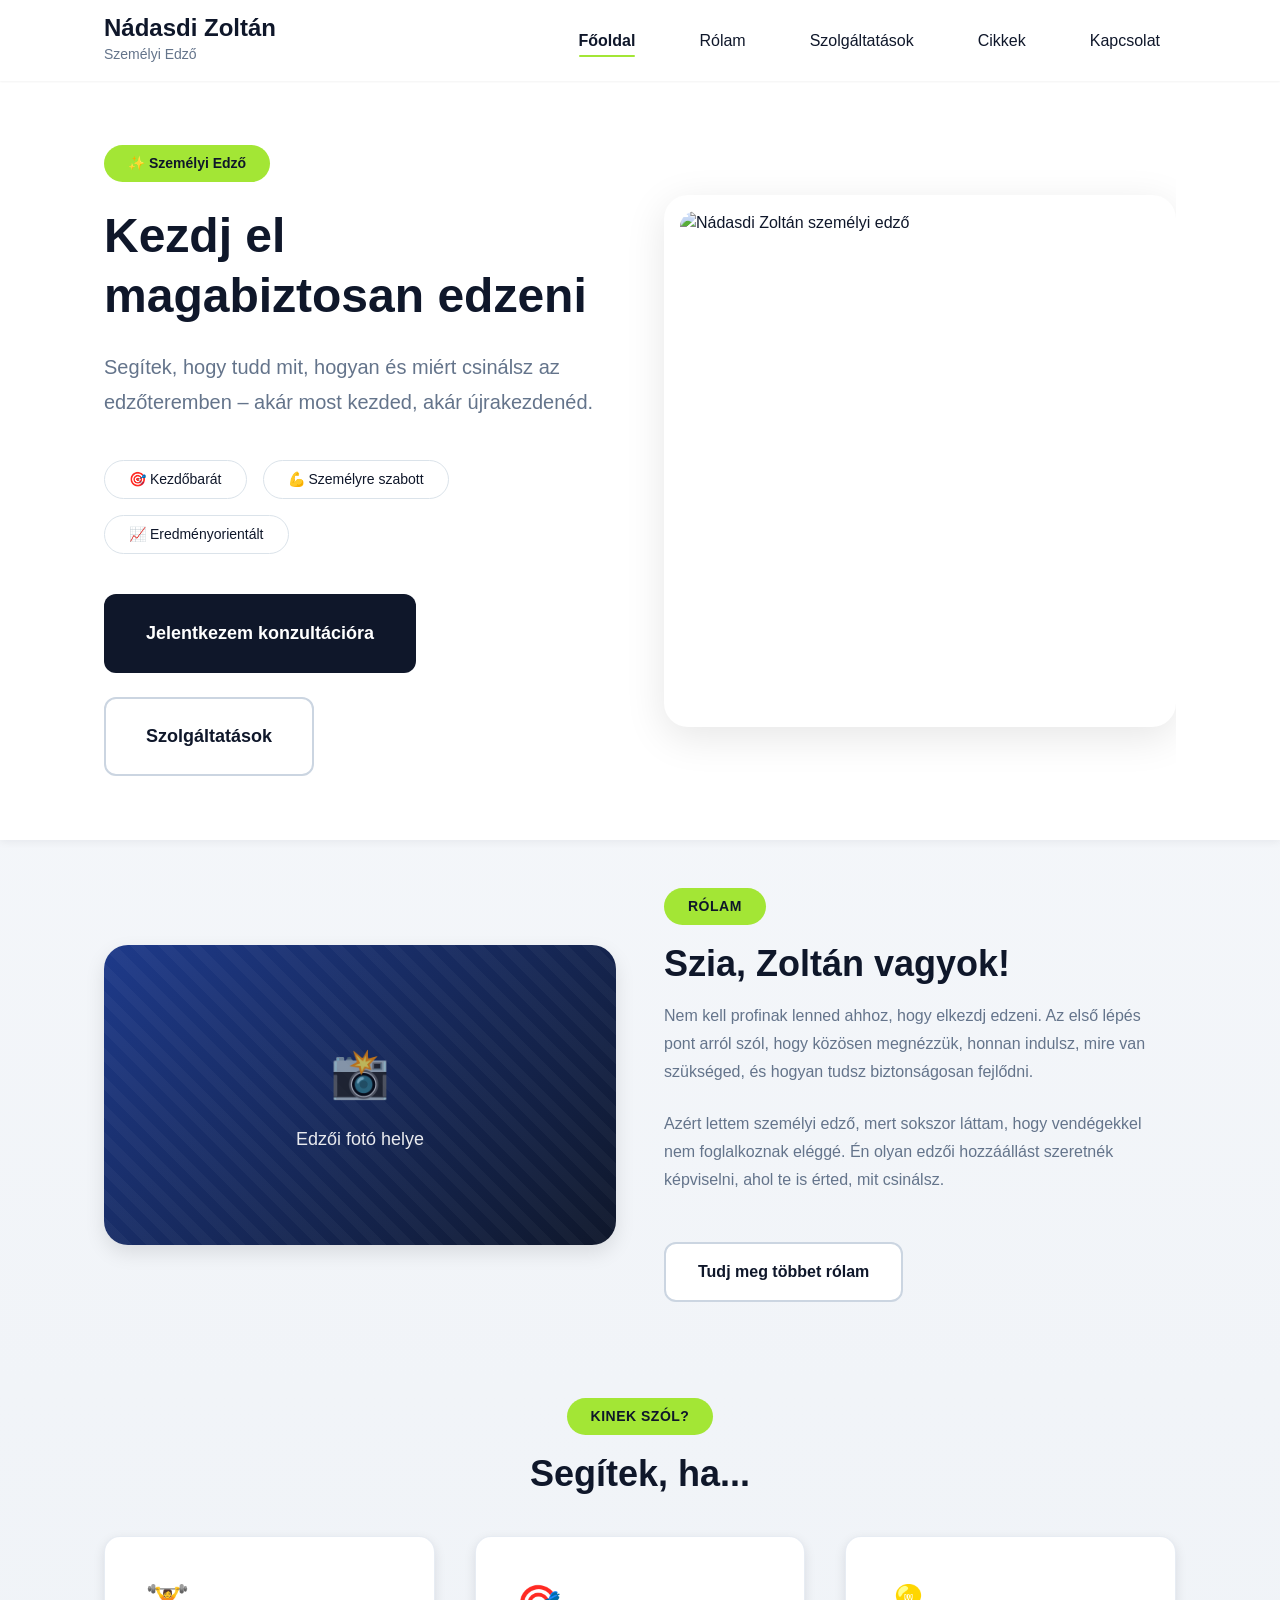
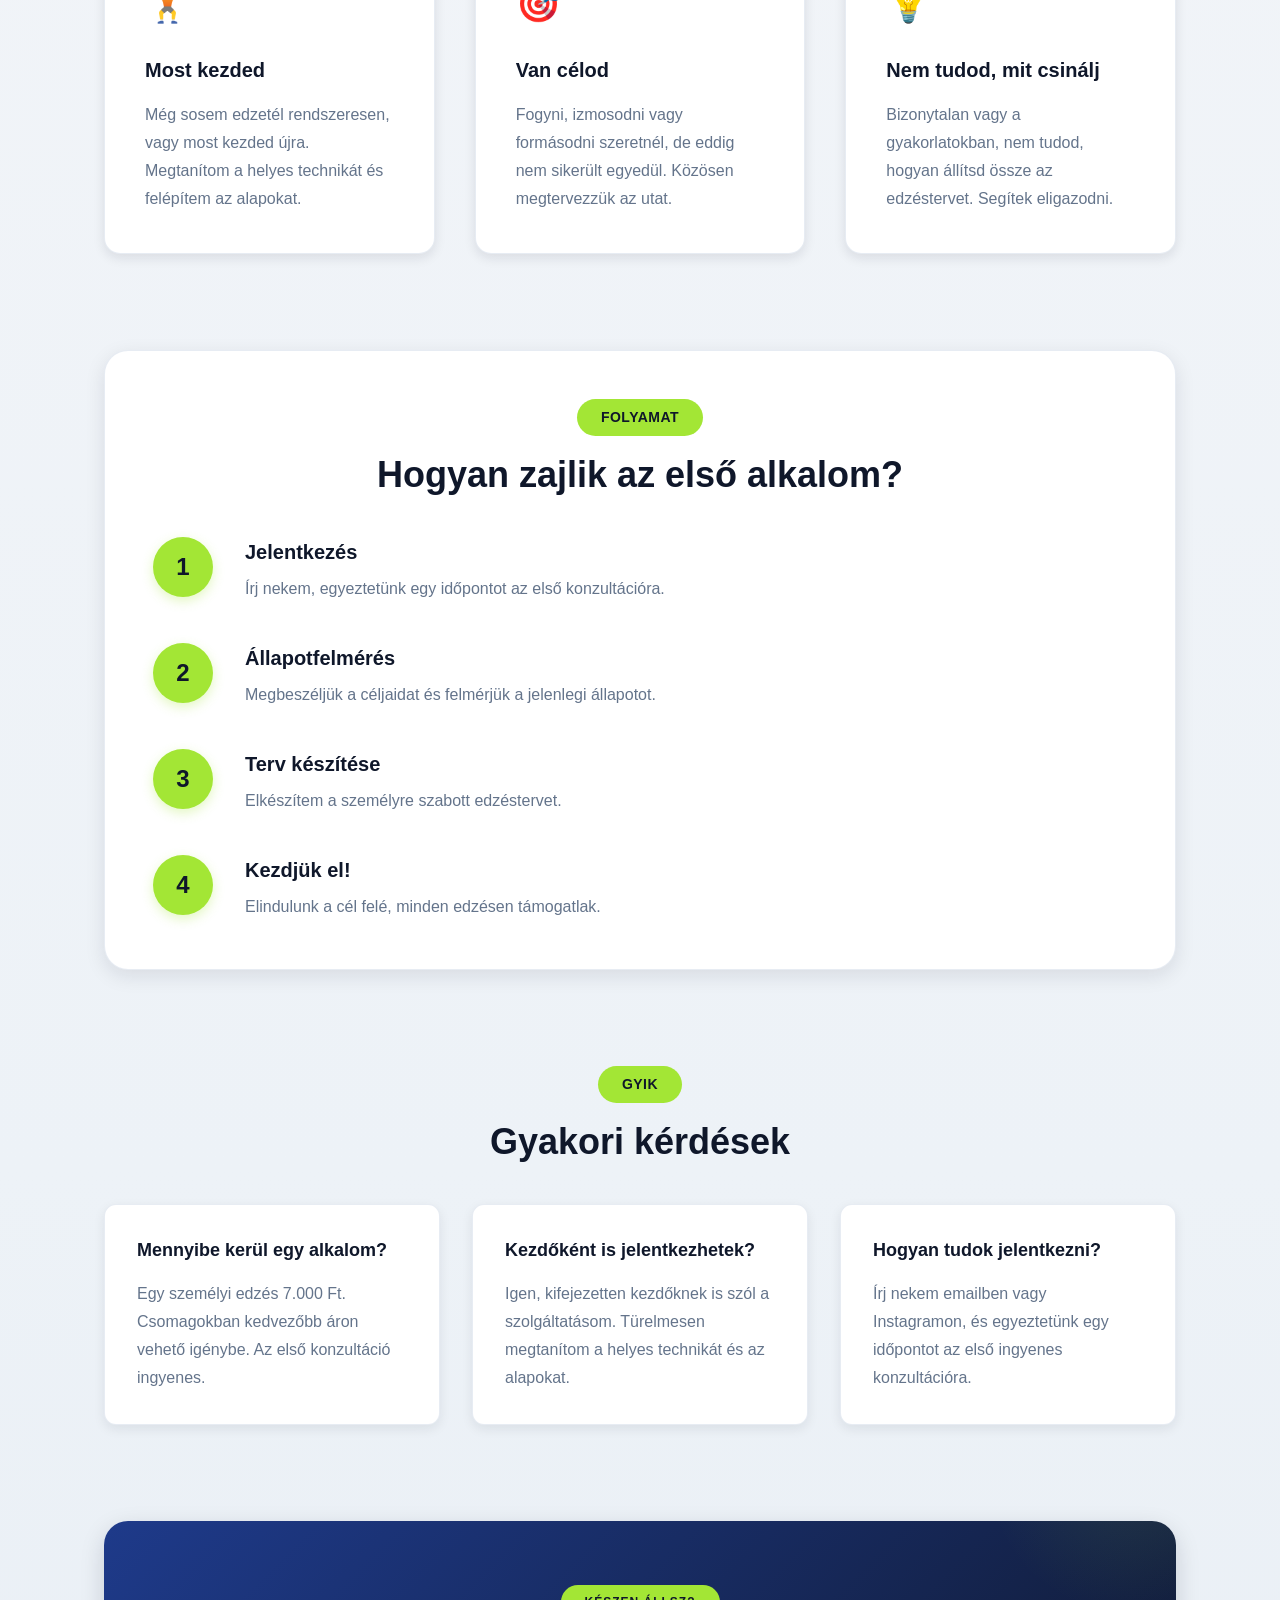
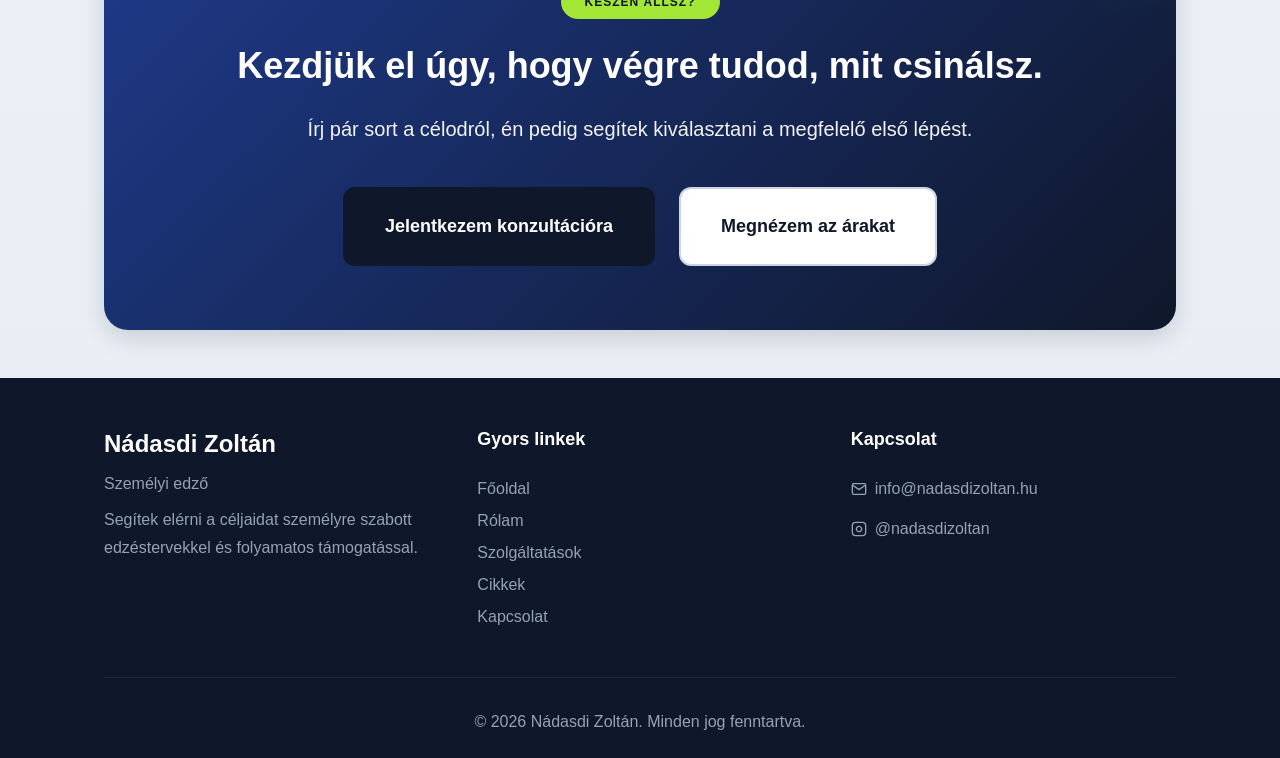
==== index.html @ bba64be8 "docs: add comprehensive README and complete website structure" ====
<!DOCTYPE html>
<html lang="hu">
<head>
    <meta charset="UTF-8">
    <meta name="viewport" content="width=device-width, initial-scale=1.0">
    <meta name="description" content="Nádasdi Zoltán személyi edző - Személyre szabott edzésterv azoknak, akik fogyni, izmosodni vagy formásodni szeretnének.">
    <title>Nádasdi Zoltán - Személyi Edző</title>
    <link rel="stylesheet" href="css/style.css">
</head>
<body>
    <!-- Header és Navigáció -->
    <header class="header">
        <div class="container">
            <nav class="nav">
                <div class="nav-brand">
                    <h1 class="logo">Nádasdi Zoltán</h1>
                    <p class="logo-subtitle">Személyi Edző</p>
                </div>
                
                <!-- Hamburger menü gomb mobilra -->
                <button class="nav-toggle" id="navToggle" aria-label="Menü megnyitása">
                    <span></span>
                    <span></span>
                    <span></span>
                </button>
                
                <!-- Navigációs menü -->
                <ul class="nav-menu" id="navMenu">
                    <li><a href="index.html" class="nav-link active">Főoldal</a></li>
                    <li><a href="rolam.html" class="nav-link">Rólam</a></li>
                    <li><a href="szolgaltatasok.html" class="nav-link">Szolgáltatások</a></li>
                    <li><a href="cikkek.html" class="nav-link">Cikkek</a></li>
                    <li><a href="kapcsolat.html" class="nav-link">Kapcsolat</a></li>
                </ul>
            </nav>
        </div>
    </header>

    <!-- Hero Szekció - Két oszlopos -->
    <section class="hero">
        <div class="container">
            <div class="hero-grid">
                <!-- Bal oldal: Szöveg -->
                <div class="hero-content">
                    <span class="hero-badge">✨ Személyi Edző</span>
                    <h2 class="hero-title">Kezdj el magabiztosan edzeni</h2>
                    <p class="hero-subtitle">Segítek, hogy tudd mit, hogyan és miért csinálsz az edzőteremben – akár most kezded, akár újrakezdenéd.</p>
                    
                    <div class="hero-chips">
                        <span class="hero-chip">🎯 Kezdőbarát</span>
                        <span class="hero-chip">💪 Személyre szabott</span>
                        <span class="hero-chip">📈 Eredményorientált</span>
                    </div>
                    
                    <div class="hero-buttons">
                        <a href="kapcsolat.html" class="btn btn-primary btn-large">Jelentkezem konzultációra</a>
                        <a href="szolgaltatasok.html" class="btn btn-secondary btn-large">Szolgáltatások</a>
                    </div>
                </div>
                
                <!-- Jobb oldal: Kép -->
                <div class="hero-image-wrapper">
                    <div class="hero-image-card">
                        <img src="assets/images/trainer-hero.jpg" alt="Nádasdi Zoltán személyi edző">
                    </div>
                </div>
            </div>
        </div>
    </section>

    <!-- Rövid bemutatkozó szekció -->
    <section class="section compact intro-section">
        <div class="container">
            <div class="intro-grid">
                <div class="intro-image">
                    <div class="placeholder-image">
                        <div class="placeholder-content">
                            <div class="placeholder-icon">📸</div>
                            <div class="placeholder-text">Edzői fotó helye</div>
                        </div>
                    </div>
                </div>
                <div class="intro-content">
                    <span class="badge badge-light">Rólam</span>
                    <h2 class="section-title">Szia, Zoltán vagyok!</h2>
                    <p>Nem kell profinak lenned ahhoz, hogy elkezdj edzeni. Az első lépés pont arról szól, hogy közösen megnézzük, honnan indulsz, mire van szükséged, és hogyan tudsz biztonságosan fejlődni.</p>
                    <p>Azért lettem személyi edző, mert sokszor láttam, hogy vendégekkel nem foglalkoznak eléggé. Én olyan edzői hozzáállást szeretnék képviselni, ahol te is érted, mit csinálsz.</p>
                    <a href="rolam.html" class="btn btn-secondary">Tudj meg többet rólam</a>
                </div>
            </div>
        </div>
    </section>

    <!-- Segítek, ha... szekció -->
    <section class="section compact target-audience">
        <div class="container">
            <div class="section-header compact">
                <span class="badge badge-light">Kinek szól?</span>
                <h2 class="section-title">Segítek, ha...</h2>
            </div>
            <div class="grid grid-3">
                <div class="card">
                    <div class="card-icon">🏋️</div>
                    <h3 class="card-title">Most kezded</h3>
                    <p class="card-text">Még sosem edzetél rendszeresen, vagy most kezded újra. Megtanítom a helyes technikát és felépítem az alapokat.</p>
                </div>
                <div class="card">
                    <div class="card-icon">🎯</div>
                    <h3 class="card-title">Van célod</h3>
                    <p class="card-text">Fogyni, izmosodni vagy formásodni szeretnél, de eddig nem sikerült egyedül. Közösen megtervezzük az utat.</p>
                </div>
                <div class="card">
                    <div class="card-icon">💡</div>
                    <h3 class="card-title">Nem tudod, mit csinálj</h3>
                    <p class="card-text">Bizonytalan vagy a gyakorlatokban, nem tudod, hogyan állítsd össze az edzéstervet. Segítek eligazodni.</p>
                </div>
            </div>
        </div>
    </section>

    <!-- Hogyan zajlik az első alkalom - Panelben -->
    <section class="section compact process-section">
        <div class="container">
            <div class="process-panel">
                <div class="section-header compact">
                    <span class="badge badge-light">Folyamat</span>
                    <h2 class="section-title">Hogyan zajlik az első alkalom?</h2>
                </div>
                <div class="process-steps">
                    <div class="process-step">
                        <div class="process-number">1</div>
                        <div class="process-content">
                            <h3 class="process-title">Jelentkezés</h3>
                            <p class="process-text">Írj nekem, egyeztetünk egy időpontot az első konzultációra.</p>
                        </div>
                    </div>
                    <div class="process-step">
                        <div class="process-number">2</div>
                        <div class="process-content">
                            <h3 class="process-title">Állapotfelmérés</h3>
                            <p class="process-text">Megbeszéljük a céljaidat és felmérjük a jelenlegi állapotot.</p>
                        </div>
                    </div>
                    <div class="process-step">
                        <div class="process-number">3</div>
                        <div class="process-content">
                            <h3 class="process-title">Terv készítése</h3>
                            <p class="process-text">Elkészítem a személyre szabott edzéstervet.</p>
                        </div>
                    </div>
                    <div class="process-step">
                        <div class="process-number">4</div>
                        <div class="process-content">
                            <h3 class="process-title">Kezdjük el!</h3>
                            <p class="process-text">Elindulunk a cél felé, minden edzésen támogatlak.</p>
                        </div>
                    </div>
                </div>
            </div>
        </div>
    </section>

    <!-- GYIK szekció -->
    <section class="section compact faq-section">
        <div class="container">
            <div class="section-header compact">
                <span class="badge badge-light">GYIK</span>
                <h2 class="section-title">Gyakori kérdések</h2>
            </div>
            <div class="faq-grid">
                <div class="faq-item">
                    <h3 class="faq-question">Mennyibe kerül egy alkalom?</h3>
                    <p class="faq-answer">Egy személyi edzés 7.000 Ft. Csomagokban kedvezőbb áron vehető igénybe. Az első konzultáció ingyenes.</p>
                </div>
                <div class="faq-item">
                    <h3 class="faq-question">Kezdőként is jelentkezhetek?</h3>
                    <p class="faq-answer">Igen, kifejezetten kezdőknek is szól a szolgáltatásom. Türelmesen megtanítom a helyes technikát és az alapokat.</p>
                </div>
                <div class="faq-item">
                    <h3 class="faq-question">Hogyan tudok jelentkezni?</h3>
                    <p class="faq-answer">Írj nekem emailben vagy Instagramon, és egyeztetünk egy időpontot az első ingyenes konzultációra.</p>
                </div>
            </div>
        </div>
    </section>

    <!-- CTA panel -->
    <section class="section compact cta-panel-section">
        <div class="container">
            <div class="cta-panel">
                <span class="cta-panel-badge">KÉSZEN ÁLLSZ?</span>
                <h2 class="cta-panel-title">Kezdjük el úgy, hogy végre tudod, mit csinálsz.</h2>
                <p class="cta-panel-text">Írj pár sort a célodról, én pedig segítek kiválasztani a megfelelő első lépést.</p>
                <div class="cta-panel-buttons">
                    <a href="kapcsolat.html" class="btn btn-primary btn-large">Jelentkezem konzultációra</a>
                    <a href="szolgaltatasok.html#arak" class="btn btn-secondary btn-large">Megnézem az árakat</a>
                </div>
            </div>
        </div>
    </section>

    <!-- Footer -->
    <footer class="footer">
        <div class="container">
            <div class="footer-grid">
                <div class="footer-col">
                    <h3 class="footer-title">Nádasdi Zoltán</h3>
                    <p class="footer-text">Személyi edző</p>
                    <p class="footer-text">Segítek elérni a céljaidat személyre szabott edzéstervekkel és folyamatos támogatással.</p>
                </div>
                <div class="footer-col">
                    <h4 class="footer-heading">Gyors linkek</h4>
                    <ul class="footer-links">
                        <li><a href="index.html">Főoldal</a></li>
                        <li><a href="rolam.html">Rólam</a></li>
                        <li><a href="szolgaltatasok.html">Szolgáltatások</a></li>
                        <li><a href="cikkek.html">Cikkek</a></li>
                        <li><a href="kapcsolat.html">Kapcsolat</a></li>
                    </ul>
                </div>
                <div class="footer-col">
                    <h4 class="footer-heading">Kapcsolat</h4>
                    <ul class="footer-contact">
                        <li>
                            <svg class="icon" width="16" height="16" viewBox="0 0 24 24" fill="none" stroke="currentColor" stroke-width="2">
                                <path d="M4 4h16c1.1 0 2 .9 2 2v12c0 1.1-.9 2-2 2H4c-1.1 0-2-.9-2-2V6c0-1.1.9-2 2-2z"></path>
                                <polyline points="22,6 12,13 2,6"></polyline>
                            </svg>
                            <a href="mailto:info@nadasdizoltan.hu">info@nadasdizoltan.hu</a>
                        </li>
                        <li>
                            <svg class="icon" width="16" height="16" viewBox="0 0 24 24" fill="none" stroke="currentColor" stroke-width="2">
                                <rect x="2" y="2" width="20" height="20" rx="5" ry="5"></rect>
                                <path d="M16 11.37A4 4 0 1 1 12.63 8 4 4 0 0 1 16 11.37z"></path>
                                <line x1="17.5" y1="6.5" x2="17.51" y2="6.5"></line>
                            </svg>
                            <a href="https://instagram.com/nadasdizoltan" target="_blank">@nadasdizoltan</a>
                        </li>
                    </ul>
                </div>
            </div>
            <div class="footer-bottom">
                <p>&copy; 2026 Nádasdi Zoltán. Minden jog fenntartva.</p>
            </div>
        </div>
    </footer>

    <script src="js/main.js"></script>
</body>
</html>
---- css/style.css ----
/* ============================================
   Nádasdi Zoltán - Személyi Edző Weboldal
   CSS Stylesheet
   ============================================ */

/* ============================================
   CSS VÁLTOZÓK (Design System)
   ============================================ */
:root {
    /* Színek - Világos szürke, sötétkék, lime akcentus */
    --color-primary: #0f172a;
    --color-primary-dark: #020617;
    --color-primary-light: #1e293b;
    --color-secondary: #1e3a8a;
    --color-accent: #a3e635;
    --color-accent-dark: #84cc16;
    --color-accent-light: #bef264;
    
    --color-dark: #0f172a;
    --color-dark-alt: #1e293b;
    --color-gray: #64748b;
    --color-gray-light: #94a3b8;
    --color-gray-lighter: #cbd5e1;
    --color-gray-lightest: #f1f5f9;
    
    --color-white: #ffffff;
    --color-off-white: #f8fafc;
    --color-bg-light: #f5f7fa;
    --color-bg-section: #eef2f6;
    --color-text: #0f172a;
    --color-text-light: #64748b;
    --color-border: #dbe3ea;
    
    --color-success: #10b981;
    --color-error: #ef4444;
    --color-warning: #f59e0b;
    
    /* Gradientek - Sötétkék */
    --gradient-primary: linear-gradient(135deg, #0f172a 0%, #1e293b 100%);
    --gradient-secondary: linear-gradient(135deg, #1e3a8a 0%, #243f73 100%);
    --gradient-dark: linear-gradient(135deg, #0f172a 0%, #1e293b 100%);
    
    /* Oldal háttér gradient - Finom vertikális átmenet */
    --gradient-page: linear-gradient(
        180deg,
        #f7f9fc 0%,
        #f1f4f8 35%,
        #edf2f7 70%,
        #e7edf4 100%
    );
    
    /* Tipográfia */
    --font-primary: -apple-system, BlinkMacSystemFont, 'Segoe UI', Roboto, 'Helvetica Neue', Arial, sans-serif;
    --font-heading: 'Segoe UI', -apple-system, BlinkMacSystemFont, Roboto, sans-serif;
    
    --font-size-xs: 0.75rem;
    --font-size-sm: 0.875rem;
    --font-size-base: 1rem;
    --font-size-lg: 1.125rem;
    --font-size-xl: 1.25rem;
    --font-size-2xl: 1.5rem;
    --font-size-3xl: 1.875rem;
    --font-size-4xl: 2.25rem;
    --font-size-5xl: 3rem;
    
    --font-weight-normal: 400;
    --font-weight-medium: 500;
    --font-weight-semibold: 600;
    --font-weight-bold: 700;
    
    --line-height-tight: 1.25;
    --line-height-normal: 1.5;
    --line-height-relaxed: 1.75;
    
    /* Térközök - Csökkentett értékek */
    --spacing-xs: 0.25rem;
    --spacing-sm: 0.5rem;
    --spacing-md: 1rem;
    --spacing-lg: 1.5rem;
    --spacing-xl: 2rem;
    --spacing-2xl: 2.5rem;
    --spacing-3xl: 3rem;
    --spacing-4xl: 4rem;
    
    /* Border radius */
    --radius-sm: 0.25rem;
    --radius-md: 0.5rem;
    --radius-lg: 0.75rem;
    --radius-xl: 1rem;
    --radius-2xl: 1.5rem;
    --radius-full: 9999px;
    
    /* Shadows */
    --shadow-sm: 0 1px 2px 0 rgba(0, 0, 0, 0.05);
    --shadow-md: 0 4px 6px -1px rgba(0, 0, 0, 0.1), 0 2px 4px -1px rgba(0, 0, 0, 0.06);
    --shadow-lg: 0 10px 15px -3px rgba(0, 0, 0, 0.1), 0 4px 6px -2px rgba(0, 0, 0, 0.05);
    --shadow-xl: 0 20px 25px -5px rgba(0, 0, 0, 0.1), 0 10px 10px -5px rgba(0, 0, 0, 0.04);
    
    /* Transitions */
    --transition-fast: 150ms ease-in-out;
    --transition-base: 300ms ease-in-out;
    --transition-slow: 500ms ease-in-out;
    
    /* Container - Kompaktabb */
    --container-max-width: 1120px;
    --container-padding: 1.5rem;
}

/* ============================================
   RESET ÉS ALAPOK
   ============================================ */
*, *::before, *::after {
    box-sizing: border-box;
    margin: 0;
    padding: 0;
}

html {
    scroll-behavior: smooth;
    font-size: 16px;
}

body {
    font-family: var(--font-primary);
    font-size: var(--font-size-base);
    line-height: var(--line-height-normal);
    color: var(--color-text);
    background: var(--gradient-page);
    min-height: 100vh;
    -webkit-font-smoothing: antialiased;
    -moz-osx-font-smoothing: grayscale;
}

img {
    max-width: 100%;
    height: auto;
    display: block;
}

a {
    color: inherit;
    text-decoration: none;
    transition: color var(--transition-fast);
}

ul, ol {
    list-style: none;
}

button {
    font-family: inherit;
    cursor: pointer;
    border: none;
    background: none;
}

/* ============================================
   CONTAINER ÉS LAYOUT
   ============================================ */
.container {
    max-width: var(--container-max-width);
    margin: 0 auto;
    padding: 0 var(--container-padding);
    width: 100%;
}

.section {
    padding: var(--spacing-4xl) 0;
}

.section-header {
    text-align: center;
    margin-bottom: var(--spacing-3xl);
}

.section-title {
    font-family: var(--font-heading);
    font-size: var(--font-size-4xl);
    font-weight: var(--font-weight-bold);
    color: var(--color-dark);
    margin-bottom: var(--spacing-md);
    line-height: var(--line-height-tight);
}

.section-subtitle {
    font-size: var(--font-size-xl);
    color: var(--color-text-light);
    margin-bottom: var(--spacing-lg);
}

.section-description {
    font-size: var(--font-size-lg);
    color: var(--color-text-light);
    max-width: 700px;
    margin: 0 auto;
}

/* ============================================
   HEADER ÉS NAVIGÁCIÓ
   ============================================ */
.header {
    background: var(--color-white);
    box-shadow: 0 1px 3px rgba(0, 0, 0, 0.05);
    position: sticky;
    top: 0;
    z-index: 1000;
    transition: box-shadow var(--transition-base);
}

.nav {
    display: flex;
    justify-content: space-between;
    align-items: center;
    padding: var(--spacing-md) 0;
}

.nav-brand {
    display: flex;
    flex-direction: column;
}

.logo {
    font-size: var(--font-size-2xl);
    font-weight: var(--font-weight-bold);
    color: var(--color-primary);
    line-height: 1;
}

.logo-subtitle {
    font-size: var(--font-size-sm);
    color: var(--color-text-light);
    margin-top: var(--spacing-xs);
}

.nav-menu {
    display: flex;
    gap: var(--spacing-xl);
    align-items: center;
}

.nav-link {
    font-size: var(--font-size-base);
    font-weight: var(--font-weight-medium);
    color: var(--color-text);
    padding: var(--spacing-sm) var(--spacing-md);
    border-radius: var(--radius-md);
    transition: all var(--transition-fast);
    position: relative;
}

.nav-link:hover {
    color: var(--color-accent-dark);
    background-color: var(--color-gray-lightest);
}

.nav-link.active {
    color: var(--color-primary);
    font-weight: var(--font-weight-semibold);
}

.nav-link.active::after {
    content: '';
    position: absolute;
    bottom: 0;
    left: var(--spacing-md);
    right: var(--spacing-md);
    height: 2px;
    background: var(--color-accent);
    border-radius: var(--radius-full);
}

/* Hamburger menü */
.nav-toggle {
    display: none;
    flex-direction: column;
    gap: 5px;
    padding: var(--spacing-sm);
    background: transparent;
    border: none;
    cursor: pointer;
}

.nav-toggle span {
    width: 25px;
    height: 3px;
    background: var(--color-dark);
    border-radius: var(--radius-full);
    transition: all var(--transition-base);
}

.nav-toggle.active span:nth-child(1) {
    transform: rotate(45deg) translate(8px, 8px);
}

.nav-toggle.active span:nth-child(2) {
    opacity: 0;
}

.nav-toggle.active span:nth-child(3) {
    transform: rotate(-45deg) translate(7px, -7px);
}

/* ============================================
   HERO SZEKCIÓ - Két oszlopos layout
   ============================================ */
.hero {
    position: relative;
    padding: var(--spacing-4xl) 0;
    background: var(--color-white);
    overflow: hidden;
    box-shadow: 0 2px 8px rgba(15, 23, 42, 0.06);
}

.hero-grid {
    display: grid;
    grid-template-columns: 1fr 1fr;
    gap: var(--spacing-3xl);
    align-items: center;
    overflow: hidden;
}

.hero-content {
    position: relative;
}

.hero-badge {
    display: inline-block;
    padding: var(--spacing-sm) var(--spacing-lg);
    background: var(--color-accent);
    color: var(--color-dark);
    font-size: var(--font-size-sm);
    font-weight: var(--font-weight-semibold);
    border-radius: var(--radius-full);
    margin-bottom: var(--spacing-lg);
}

.hero-title {
    font-size: var(--font-size-5xl);
    font-weight: var(--font-weight-bold);
    color: var(--color-dark);
    margin-bottom: var(--spacing-lg);
    line-height: var(--line-height-tight);
}

.hero-subtitle {
    font-size: var(--font-size-xl);
    color: var(--color-text-light);
    margin-bottom: var(--spacing-2xl);
    line-height: var(--line-height-relaxed);
}

.hero-chips {
    display: flex;
    gap: var(--spacing-md);
    margin-bottom: var(--spacing-2xl);
    flex-wrap: wrap;
}

.hero-chip {
    padding: var(--spacing-sm) var(--spacing-lg);
    background: var(--color-white);
    border: 1px solid var(--color-border);
    border-radius: var(--radius-full);
    font-size: var(--font-size-sm);
    color: var(--color-text);
}

.hero-buttons {
    display: flex;
    gap: var(--spacing-lg);
    flex-wrap: wrap;
}

.hero-image-wrapper {
    position: relative;
}

.hero-image-card {
    background: var(--color-white);
    border-radius: var(--radius-2xl);
    padding: var(--spacing-md);
    box-shadow: 0 10px 40px rgba(0, 0, 0, 0.1);
    overflow: hidden;
}

.hero-image-card img {
    width: 100%;
    height: 500px;
    object-fit: cover;
    border-radius: var(--radius-xl);
}

/* ============================================
   PAGE HERO (Aloldalak)
   ============================================ */
.page-hero {
    background: linear-gradient(135deg, var(--color-secondary) 0%, var(--color-dark-alt) 100%);
    color: var(--color-white);
    padding: var(--spacing-3xl) 0 var(--spacing-2xl);
    text-align: center;
}

.page-title {
    font-size: var(--font-size-4xl);
    font-weight: var(--font-weight-bold);
    margin-bottom: var(--spacing-md);
}

.page-subtitle {
    font-size: var(--font-size-xl);
    opacity: 0.95;
}

/* ============================================
   GOMBOK
   ============================================ */
.btn {
    display: inline-flex;
    align-items: center;
    justify-content: center;
    padding: var(--spacing-md) var(--spacing-xl);
    font-size: var(--font-size-base);
    font-weight: var(--font-weight-semibold);
    border-radius: var(--radius-lg);
    transition: all var(--transition-base);
    cursor: pointer;
    border: 2px solid transparent;
    text-align: center;
}

.btn-primary {
    background: var(--color-primary);
    color: var(--color-white);
}

.btn-primary:hover {
    background: var(--color-primary-dark);
    transform: translateY(-2px);
    box-shadow: var(--shadow-lg);
}

.btn-secondary {
    background: var(--color-white);
    color: var(--color-primary);
    border-color: var(--color-gray-lighter);
}

.btn-secondary:hover {
    background: var(--color-gray-lightest);
    border-color: var(--color-accent);
    transform: translateY(-2px);
    box-shadow: 0 4px 12px rgba(15, 23, 42, 0.15);
}

.btn-large {
    padding: var(--spacing-lg) var(--spacing-2xl);
    font-size: var(--font-size-lg);
}

.btn-full {
    width: 100%;
}

/* ============================================
   BADGE
   ============================================ */
.badge {
    display: inline-block;
    padding: var(--spacing-sm) var(--spacing-lg);
    background: var(--color-primary);
    color: var(--color-white);
    font-size: var(--font-size-sm);
    font-weight: var(--font-weight-semibold);
    border-radius: var(--radius-full);
    margin-bottom: var(--spacing-md);
    text-transform: uppercase;
    letter-spacing: 0.5px;
}

.badge-featured {
    background: var(--gradient-primary);
}

.badge-light {
    background: var(--color-accent);
    color: var(--color-dark);
    border: none;
}

/* ============================================
   CARD
   ============================================ */
.card {
    background: var(--color-white);
    border-radius: var(--radius-xl);
    padding: var(--spacing-2xl);
    box-shadow: 0 4px 12px rgba(15, 23, 42, 0.1);
    transition: all var(--transition-base);
    height: 100%;
    border: 1px solid rgba(226, 232, 240, 0.8);
}

.card:hover {
    transform: translateY(-5px);
    box-shadow: 0 12px 28px rgba(15, 23, 42, 0.15);
    border-color: var(--color-accent);
}

.card-icon {
    font-size: var(--font-size-4xl);
    margin-bottom: var(--spacing-lg);
}

.card-title {
    font-size: var(--font-size-xl);
    font-weight: var(--font-weight-bold);
    color: var(--color-dark);
    margin-bottom: var(--spacing-md);
}

.card-text {
    color: var(--color-text-light);
    line-height: var(--line-height-relaxed);
}

.card-list {
    list-style: none;
    margin-top: var(--spacing-lg);
}

.card-list li {
    padding: var(--spacing-sm) 0;
    color: var(--color-text-light);
    display: flex;
    align-items: center;
    gap: var(--spacing-sm);
}

.card-list li::before {
    content: '✓';
    color: var(--color-success);
    font-weight: var(--font-weight-bold);
}

.card-highlight {
    border: 2px solid var(--color-accent);
    background: var(--color-white);
}

.card-highlight:hover {
    border-color: var(--color-accent-dark);
    box-shadow: 0 8px 20px rgba(163, 230, 53, 0.15);
}

/* ============================================
   GRID RENDSZER
   ============================================ */
.grid {
    display: grid;
    gap: var(--spacing-2xl);
}

.grid-2 {
    grid-template-columns: repeat(auto-fit, minmax(300px, 1fr));
}

.grid-3 {
    grid-template-columns: repeat(auto-fit, minmax(280px, 1fr));
}

/* ============================================
   INTRO SZEKCIÓ
   ============================================ */
.intro-grid {
    display: grid;
    grid-template-columns: 1fr 1fr;
    gap: var(--spacing-3xl);
    align-items: center;
}

.intro-image img {
    border-radius: var(--radius-2xl);
    box-shadow: var(--shadow-lg);
    width: 100%;
    object-fit: cover;
}

.intro-content p {
    margin-bottom: var(--spacing-lg);
    color: var(--color-text-light);
    line-height: var(--line-height-relaxed);
}

.intro-content .btn {
    margin-top: var(--spacing-lg);
}

/* ============================================
   PROCESS STEPS
   ============================================ */
.process-panel {
    background: var(--color-white);
    border-radius: var(--radius-2xl);
    padding: var(--spacing-3xl);
    box-shadow: 0 6px 20px rgba(15, 23, 42, 0.1);
    border: 1px solid rgba(226, 232, 240, 0.8);
}

.process-steps {
    display: grid;
    gap: var(--spacing-2xl);
    margin-top: var(--spacing-2xl);
}

.process-step {
    display: flex;
    gap: var(--spacing-xl);
    align-items: flex-start;
}

.process-number {
    flex-shrink: 0;
    width: 60px;
    height: 60px;
    background: var(--color-accent);
    color: var(--color-dark);
    border-radius: var(--radius-full);
    display: flex;
    align-items: center;
    justify-content: center;
    font-size: var(--font-size-2xl);
    font-weight: var(--font-weight-bold);
    box-shadow: 0 4px 12px rgba(163, 230, 53, 0.3);
}

.process-title {
    font-size: var(--font-size-xl);
    font-weight: var(--font-weight-bold);
    color: var(--color-dark);
    margin-bottom: var(--spacing-sm);
}

.process-text {
    color: var(--color-text-light);
    line-height: var(--line-height-relaxed);
}

/* ============================================
   CTA SZEKCIÓ
   ============================================ */
.cta-section {
    background: linear-gradient(135deg, var(--color-secondary) 0%, var(--color-dark) 100%);
    color: var(--color-white);
}

.cta-content {
    text-align: center;
    max-width: 800px;
    margin: 0 auto;
}

.cta-title {
    font-size: var(--font-size-4xl);
    font-weight: var(--font-weight-bold);
    margin-bottom: var(--spacing-lg);
}

.cta-text {
    font-size: var(--font-size-lg);
    margin-bottom: var(--spacing-2xl);
    opacity: 0.95;
    line-height: var(--line-height-relaxed);
}

.cta-buttons {
    display: flex;
    gap: var(--spacing-lg);
    justify-content: center;
    flex-wrap: wrap;
}

/* CTA Panel - Új kártyás stílus */
.cta-panel-section {
    padding: var(--spacing-4xl) 0;
}

.cta-panel {
    background: linear-gradient(135deg, var(--color-secondary) 0%, var(--color-dark) 100%);
    color: var(--color-white);
    border-radius: var(--radius-2xl);
    padding: var(--spacing-4xl) var(--spacing-3xl);
    text-align: center;
    max-width: var(--container-max-width);
    margin: 0 auto;
    box-shadow: 0 8px 24px rgba(15, 23, 42, 0.15);
    position: relative;
    overflow: hidden;
}

.cta-panel::before {
    content: '';
    position: absolute;
    top: -50%;
    right: -10%;
    width: 300px;
    height: 300px;
    background: radial-gradient(circle, rgba(163, 230, 53, 0.1) 0%, transparent 70%);
    border-radius: 50%;
}

.cta-panel-badge {
    display: inline-block;
    padding: var(--spacing-sm) var(--spacing-lg);
    background: var(--color-accent);
    color: var(--color-dark);
    font-size: var(--font-size-xs);
    font-weight: var(--font-weight-bold);
    border-radius: var(--radius-full);
    margin-bottom: var(--spacing-lg);
    letter-spacing: 1px;
}

.cta-panel-title {
    font-size: var(--font-size-4xl);
    font-weight: var(--font-weight-bold);
    margin-bottom: var(--spacing-lg);
    line-height: var(--line-height-tight);
    position: relative;
}

.cta-panel-text {
    font-size: var(--font-size-xl);
    margin-bottom: var(--spacing-2xl);
    opacity: 0.95;
    line-height: var(--line-height-relaxed);
    max-width: 700px;
    margin-left: auto;
    margin-right: auto;
    position: relative;
}

.cta-panel-buttons {
    display: flex;
    gap: var(--spacing-lg);
    justify-content: center;
    flex-wrap: wrap;
    position: relative;
}

.section-cta {
    text-align: center;
    margin-top: var(--spacing-3xl);
}

/* ============================================
   FOOTER
   ============================================ */
.footer {
    background: var(--color-dark);
    color: var(--color-white);
    padding: var(--spacing-3xl) 0 var(--spacing-lg);
}

.footer-grid {
    display: grid;
    grid-template-columns: repeat(auto-fit, minmax(250px, 1fr));
    gap: var(--spacing-3xl);
    margin-bottom: var(--spacing-2xl);
}

.footer-title {
    font-size: var(--font-size-2xl);
    font-weight: var(--font-weight-bold);
    margin-bottom: var(--spacing-sm);
}

.footer-text {
    color: var(--color-gray-light);
    margin-bottom: var(--spacing-sm);
    line-height: var(--line-height-relaxed);
}

.footer-heading {
    font-size: var(--font-size-lg);
    font-weight: var(--font-weight-semibold);
    margin-bottom: var(--spacing-lg);
}

.footer-links li {
    margin-bottom: var(--spacing-sm);
}

.footer-links a {
    color: var(--color-gray-light);
    transition: color var(--transition-fast);
}

.footer-links a:hover {
    color: var(--color-white);
}

.footer-contact li {
    display: flex;
    align-items: center;
    gap: var(--spacing-sm);
    margin-bottom: var(--spacing-md);
    color: var(--color-gray-light);
}

.footer-contact a {
    color: var(--color-gray-light);
    transition: color var(--transition-fast);
}

.footer-contact a:hover {
    color: var(--color-white);
}

.footer-bottom {
    text-align: center;
    padding-top: var(--spacing-xl);
    border-top: 1px solid var(--color-dark-alt);
    color: var(--color-gray-light);
}

/* ============================================
   ICON
   ============================================ */
.icon {
    display: inline-block;
    vertical-align: middle;
}

/* ============================================
   ABOUT PAGE - Continued in next section
   ============================================ */
.about-grid {
    display: grid;
    grid-template-columns: 1fr 1.5fr;
    gap: var(--spacing-3xl);
    align-items: start;
}

.about-image img {
    border-radius: var(--radius-2xl);
    box-shadow: var(--shadow-lg);
    width: 100%;
    object-fit: cover;
}

.about-content p {
    margin-bottom: var(--spacing-lg);
    color: var(--color-text-light);
    line-height: var(--line-height-relaxed);
}

.philosophy-section,
.experience-section,
.why-me-section {
    background: var(--color-white);
}

.experience-content {
    max-width: 800px;
    margin: 0 auto;
}

.experience-item {
    display: flex;
    gap: var(--spacing-xl);
    align-items: flex-start;
    margin-bottom: var(--spacing-2xl);
}

.experience-icon {
    font-size: var(--font-size-4xl);
    flex-shrink: 0;
}

.experience-text h3 {
    font-size: var(--font-size-xl);
    font-weight: var(--font-weight-bold);
    color: var(--color-dark);
    margin-bottom: var(--spacing-sm);
}

.experience-text p {
    color: var(--color-text-light);
    line-height: var(--line-height-relaxed);
}

.why-me-grid {
    display: grid;
    grid-template-columns: repeat(auto-fit, minmax(300px, 1fr));
    gap: var(--spacing-xl);
}

.why-me-item {
    padding: var(--spacing-xl);
    background: var(--color-bg-section);
    border-radius: var(--radius-lg);
    border-left: 4px solid var(--color-accent);
}

.why-me-item h3 {
    font-size: var(--font-size-lg);
    font-weight: var(--font-weight-semibold);
    color: var(--color-dark);
    margin-bottom: var(--spacing-sm);
}

.why-me-item p {
    color: var(--color-text-light);
    line-height: var(--line-height-relaxed);
}

/* ============================================
   SERVICES PAGE
   ============================================ */
.service-detail {
    padding: var(--spacing-3xl) 0;
}

.service-detail.alt {
    background: var(--color-white);
}

.service-detail.featured {
    background: var(--color-bg-section);
}

.service-grid {
    display: grid;
    grid-template-columns: 1fr 1.5fr;
    gap: var(--spacing-3xl);
    align-items: start;
}

.service-grid.reverse {
    grid-template-columns: 1.5fr 1fr;
}

.service-image img {
    border-radius: var(--radius-2xl);
    box-shadow: var(--shadow-lg);
    width: 100%;
    object-fit: cover;
}

.service-intro {
    font-size: var(--font-size-lg);
    color: var(--color-text-light);
    margin-bottom: var(--spacing-xl);
    line-height: var(--line-height-relaxed);
}

.service-subtitle {
    font-size: var(--font-size-xl);
    font-weight: var(--font-weight-semibold);
    color: var(--color-dark);
    margin: var(--spacing-xl) 0 var(--spacing-md);
}

.service-list {
    list-style: none;
    margin-bottom: var(--spacing-xl);
}

.service-list li {
    padding: var(--spacing-sm) 0;
    color: var(--color-text-light);
    display: flex;
    align-items: flex-start;
    gap: var(--spacing-sm);
    line-height: var(--line-height-relaxed);
}

.service-list li::before {
    content: '✓';
    color: var(--color-success);
    font-weight: var(--font-weight-bold);
    flex-shrink: 0;
}

.service-cta {
    display: flex;
    gap: var(--spacing-lg);
    margin-top: var(--spacing-2xl);
    flex-wrap: wrap;
}

.service-highlight {
    background: var(--color-bg-section);
    padding: var(--spacing-lg);
    border-radius: var(--radius-lg);
    border-left: 4px solid var(--color-warning);
    margin-top: var(--spacing-xl);
}

.faq-section {
    background: transparent;
}

.faq-grid {
    display: grid;
    grid-template-columns: repeat(auto-fit, minmax(300px, 1fr));
    gap: var(--spacing-xl);
}

.faq-item {
    padding: var(--spacing-xl);
    background: var(--color-white);
    border-radius: var(--radius-lg);
    border: 1px solid rgba(226, 232, 240, 0.8);
    box-shadow: 0 4px 12px rgba(15, 23, 42, 0.08);
    transition: all var(--transition-base);
}

.faq-item:hover {
    border-color: var(--color-accent);
    box-shadow: 0 8px 20px rgba(15, 23, 42, 0.12);
}

.faq-question {
    font-size: var(--font-size-lg);
    font-weight: var(--font-weight-semibold);
    color: var(--color-dark);
    margin-bottom: var(--spacing-md);
}

.faq-answer {
    color: var(--color-text-light);
    line-height: var(--line-height-relaxed);
}

/* ============================================
   PRICING PAGE - Part 1
   ============================================ */
.pricing-intro {
    text-align: center;
    max-width: 800px;
    margin: 0 auto var(--spacing-3xl);
}

.pricing-intro p {
    font-size: var(--font-size-lg);
    color: var(--color-text-light);
    margin-bottom: var(--spacing-xl);
}

.pricing-note {
    display: flex;
    align-items: center;
    justify-content: center;
    gap: var(--spacing-md);
    padding: var(--spacing-lg);
    background: var(--color-warning);
    color: var(--color-white);
    border-radius: var(--radius-lg);
}

.pricing-section {
    background: var(--color-white);
}

.pricing-section.alt {
    background: var(--color-bg-section);
}

.pricing-section.featured-section {
    background: var(--color-bg-section);
}

.pricing-grid {
    display: grid;
    grid-template-columns: repeat(auto-fit, minmax(280px, 1fr));
    gap: var(--spacing-2xl);
}

.pricing-grid-2 {
    display: grid;
    grid-template-columns: repeat(auto-fit, minmax(320px, 1fr));
    gap: var(--spacing-2xl);
}

.pricing-card {
    background: var(--color-white);
    border-radius: var(--radius-xl);
    padding: var(--spacing-2xl);
    box-shadow: 0 4px 12px rgba(0, 0, 0, 0.06);
    transition: all var(--transition-base);
    position: relative;
    border: 2px solid transparent;
}

.pricing-card:hover {
    transform: translateY(-5px);
    box-shadow: 0 12px 24px rgba(0, 0, 0, 0.1);
}

.pricing-card.featured {
    border-color: var(--color-accent);
    box-shadow: 0 8px 20px rgba(163, 230, 53, 0.2);
    background: var(--color-white);
}

.pricing-badge {
    position: absolute;
    top: -15px;
    right: var(--spacing-xl);
    background: var(--color-accent);
    color: var(--color-dark);
    padding: var(--spacing-sm) var(--spacing-lg);
    border-radius: var(--radius-full);
    font-size: var(--font-size-sm);
    font-weight: var(--font-weight-semibold);
    box-shadow: 0 4px 12px rgba(163, 230, 53, 0.3);
}

.pricing-header {
    text-align: center;
    margin-bottom: var(--spacing-xl);
}

.pricing-title {
    font-size: var(--font-size-2xl);
    font-weight: var(--font-weight-bold);
    color: var(--color-dark);
    margin-bottom: var(--spacing-sm);
}

.pricing-subtitle {
    color: var(--color-text-light);
}

.pricing-price {
    text-align: center;
    margin-bottom: var(--spacing-lg);
}

.price-amount {
    font-size: var(--font-size-5xl);
    font-weight: var(--font-weight-bold);
    color: var(--color-primary);
}

.price-currency {
    font-size: var(--font-size-xl);
    color: var(--color-text-light);
    margin-left: var(--spacing-sm);
}

.pricing-savings {
    text-align: center;
    margin-bottom: var(--spacing-lg);
    color: var(--color-success);
    font-weight: var(--font-weight-semibold);
}

.pricing-savings.large {
    font-size: var(--font-size-lg);
}

.pricing-features {
    list-style: none;
    margin-bottom: var(--spacing-xl);
}

.pricing-features li {
    display: flex;
    align-items: center;
    gap: var(--spacing-sm);
    padding: var(--spacing-sm) 0;
    color: var(--color-text-light);
}

.pricing-card-large {
    max-width: 900px;
    margin: 0 auto;
    padding: var(--spacing-3xl);
}

.pricing-includes {
    margin: var(--spacing-2xl) 0;
}

.pricing-includes h4 {
    font-size: var(--font-size-xl);
    font-weight: var(--font-weight-semibold);
    color: var(--color-dark);
    margin-bottom: var(--spacing-lg);
}

.includes-grid {
    display: grid;
    gap: var(--spacing-lg);
}

.include-item {
    display: flex;
    gap: var(--spacing-md);
    align-items: flex-start;
}

.include-item strong {
    color: var(--color-dark);
    display: block;
    margin-bottom: var(--spacing-xs);
}

.include-item p {
    color: var(--color-text-light);
    font-size: var(--font-size-sm);
}

.pricing-highlight {
    background: var(--color-bg-section);
    padding: var(--spacing-lg);
    border-radius: var(--radius-lg);
    margin: var(--spacing-xl) 0;
}

.pricing-featured {
    max-width: 1000px;
    margin: 0 auto;
}

.comparison-section {
    background: var(--color-white);
}

.comparison-table-wrapper {
    overflow-x: auto;
}

.comparison-table {
    width: 100%;
    border-collapse: collapse;
    background: var(--color-white);
    border-radius: var(--radius-lg);
    overflow: hidden;
    box-shadow: var(--shadow-md);
}

.comparison-table th,
.comparison-table td {
    padding: var(--spacing-lg);
    text-align: left;
    border-bottom: 1px solid var(--color-gray-lighter);
}

.comparison-table th {
    background: var(--color-bg-section);
    font-weight: var(--font-weight-semibold);
    color: var(--color-dark);
}

.comparison-table .featured-col {
    background: var(--color-accent);
    color: var(--color-dark);
}

.comparison-table tbody tr:hover {
    background: var(--color-bg-section);
}

.comparison-table .price-row {
    font-size: var(--font-size-lg);
    background: var(--color-bg-section);
}

.pricing-note-subtle {
    display: flex;
    align-items: center;
    gap: var(--spacing-sm);
    padding: var(--spacing-md) var(--spacing-lg);
    background: var(--color-cream-light);
    border-left: 3px solid var(--color-primary);
    border-radius: var(--radius-md);
    max-width: 800px;
    margin: 0 auto;
}

.pricing-note-subtle .icon {
    flex-shrink: 0;
    color: var(--color-accent-dark);
}

.pricing-note-subtle p {
    margin: 0;
    font-size: var(--font-size-sm);
    color: var(--color-text-light);
}

/* Intro content center */
.intro-content-center {
    max-width: 800px;
    margin: 0 auto;
    text-align: center;
}

.intro-text {
    font-size: var(--font-size-lg);
    color: var(--color-text-light);
    line-height: var(--line-height-relaxed);
}

/* Value section */
.value-section {
    background: var(--color-white);
}

.value-grid {
    display: grid;
    grid-template-columns: repeat(auto-fit, minmax(280px, 1fr));
    gap: var(--spacing-xl);
}

.value-card {
    text-align: center;
    padding: var(--spacing-xl);
    background: var(--color-white);
    border-radius: var(--radius-lg);
    transition: all var(--transition-base);
    border: 1px solid var(--color-gray-lighter);
}

.value-card:hover {
    border-color: var(--color-accent);
    box-shadow: 0 8px 20px rgba(163, 230, 53, 0.15);
    transform: translateY(-3px);
}

.value-icon {
    font-size: 2.5rem;
    margin-bottom: var(--spacing-md);
}

.value-title {
    font-size: var(--font-size-lg);
    font-weight: var(--font-weight-semibold);
    color: var(--color-dark);
    margin-bottom: var(--spacing-sm);
}

.value-text {
    color: var(--color-text-light);
    line-height: var(--line-height-relaxed);
    font-size: var(--font-size-base);
}

/* ============================================
   ARTICLES PAGE
   ============================================ */
.articles-intro {
    text-align: center;
    max-width: 800px;
    margin: 0 auto var(--spacing-3xl);
}

.articles-intro p {
    font-size: var(--font-size-lg);
    color: var(--color-text-light);
}

.articles-grid {
    display: grid;
    grid-template-columns: repeat(auto-fit, minmax(320px, 1fr));
    gap: var(--spacing-2xl);
}

.article-card {
    background: var(--color-white);
    border-radius: var(--radius-xl);
    overflow: hidden;
    box-shadow: 0 4px 12px rgba(0, 0, 0, 0.06);
    transition: all var(--transition-base);
    border: 1px solid rgba(0, 0, 0, 0.04);
}

.article-card:hover {
    transform: translateY(-5px);
    box-shadow: 0 12px 24px rgba(0, 0, 0, 0.1);
    border-color: var(--color-accent);
}

.article-image {
    position: relative;
    height: 200px;
    overflow: hidden;
}

.article-image img {
    width: 100%;
    height: 100%;
    object-fit: cover;
}

.article-category {
    position: absolute;
    top: var(--spacing-md);
    right: var(--spacing-md);
    background: var(--color-accent);
    color: var(--color-dark);
    padding: var(--spacing-sm) var(--spacing-md);
    border-radius: var(--radius-full);
    font-size: var(--font-size-xs);
    font-weight: var(--font-weight-semibold);
    text-transform: uppercase;
}

.article-content {
    padding: var(--spacing-xl);
}

.article-meta {
    display: flex;
    gap: var(--spacing-lg);
    margin-bottom: var(--spacing-md);
    font-size: var(--font-size-sm);
    color: var(--color-text-light);
}

.article-title {
    font-size: var(--font-size-xl);
    font-weight: var(--font-weight-bold);
    color: var(--color-dark);
    margin-bottom: var(--spacing-md);
    line-height: var(--line-height-tight);
}

.article-excerpt {
    color: var(--color-text-light);
    line-height: var(--line-height-relaxed);
    margin-bottom: var(--spacing-lg);
}

.article-link {
    color: var(--color-primary);
    font-weight: var(--font-weight-semibold);
    transition: color var(--transition-fast);
}

.article-link:hover {
    color: var(--color-primary-dark);
}

.categories-section {
    background: var(--color-white);
}

.categories-grid {
    display: grid;
    grid-template-columns: repeat(auto-fit, minmax(250px, 1fr));
    gap: var(--spacing-xl);
}

.category-card {
    text-align: center;
    padding: var(--spacing-2xl);
    background: var(--color-white);
    border-radius: var(--radius-xl);
    transition: all var(--transition-base);
    border: 1px solid var(--color-gray-lighter);
}

.category-card:hover {
    border-color: var(--color-accent);
    box-shadow: 0 8px 20px rgba(163, 230, 53, 0.15);
    transform: translateY(-3px);
}

.category-icon {
    font-size: var(--font-size-4xl);
    margin-bottom: var(--spacing-md);
}

.category-title {
    font-size: var(--font-size-xl);
    font-weight: var(--font-weight-bold);
    color: var(--color-dark);
    margin-bottom: var(--spacing-sm);
}

.category-description {
    color: var(--color-text-light);
    margin-bottom: var(--spacing-md);
}

.category-count {
    display: inline-block;
    padding: var(--spacing-xs) var(--spacing-md);
    background: var(--color-accent);
    color: var(--color-dark);
    border-radius: var(--radius-full);
    font-size: var(--font-size-xs);
    font-weight: var(--font-weight-semibold);
}

.newsletter-section {
    background: linear-gradient(135deg, var(--color-secondary) 0%, var(--color-dark) 100%);
    color: var(--color-white);
}

.newsletter-content {
    display: grid;
    grid-template-columns: 1fr 1fr;
    gap: var(--spacing-3xl);
    align-items: center;
}

.form-inline {
    display: flex;
    gap: var(--spacing-md);
}

.form-inline .form-input {
    flex: 1;
}

.newsletter-note {
    margin-top: var(--spacing-md);
    font-size: var(--font-size-sm);
    opacity: 0.8;
}

.topics-section {
    background: var(--color-white);
}

.topics-grid {
    display: grid;
    grid-template-columns: repeat(auto-fit, minmax(250px, 1fr));
    gap: var(--spacing-md);
}

.topic-item {
    display: flex;
    align-items: center;
    gap: var(--spacing-sm);
    padding: var(--spacing-md);
    background: var(--color-bg-section);
    border-radius: var(--radius-md);
    color: var(--color-text-light);
}

.future-features {
    background: var(--color-white);
}

.info-box {
    display: flex;
    gap: var(--spacing-xl);
    padding: var(--spacing-2xl);
    background: var(--color-bg-section);
    border-radius: var(--radius-xl);
    border-left: 4px solid var(--color-accent);
}

.info-icon {
    font-size: var(--font-size-4xl);
    flex-shrink: 0;
}

.info-content h3 {
    font-size: var(--font-size-xl);
    font-weight: var(--font-weight-bold);
    color: var(--color-dark);
    margin-bottom: var(--spacing-sm);
}

.info-content p {
    color: var(--color-text-light);
    line-height: var(--line-height-relaxed);
}

/* ============================================
   CONTACT PAGE
   ============================================ */
.contact-section {
    background: var(--color-white);
}

.contact-grid {
    display: grid;
    grid-template-columns: 1fr 1.5fr;
    gap: var(--spacing-4xl);
}

.contact-methods {
    margin: var(--spacing-2xl) 0;
}

.contact-method {
    display: flex;
    gap: var(--spacing-lg);
    margin-bottom: var(--spacing-2xl);
}

.contact-icon {
    flex-shrink: 0;
    width: 50px;
    height: 50px;
    background: var(--color-accent);
    color: var(--color-dark);
    border-radius: var(--radius-lg);
    display: flex;
    align-items: center;
    justify-content: center;
}

.contact-details h3 {
    font-size: var(--font-size-lg);
    font-weight: var(--font-weight-semibold);
    color: var(--color-dark);
    margin-bottom: var(--spacing-xs);
}

.contact-details a {
    color: var(--color-primary);
    font-weight: var(--font-weight-medium);
}

.contact-details a:hover {
    text-decoration: underline;
}

.contact-details p {
    color: var(--color-text-light);
    font-size: var(--font-size-sm);
}

.text-small {
    font-size: var(--font-size-sm);
}

.contact-hours {
    padding: var(--spacing-xl);
    background: var(--color-bg-section);
    border-radius: var(--radius-lg);
}

.contact-hours h3 {
    font-size: var(--font-size-lg);
    font-weight: var(--font-weight-semibold);
    color: var(--color-dark);
    margin-bottom: var(--spacing-md);
}

.contact-hours ul {
    list-style: none;
}

.contact-hours li {
    padding: var(--spacing-sm) 0;
    color: var(--color-text-light);
}

.contact-form-wrapper {
    background: var(--color-white);
    padding: var(--spacing-2xl);
    border-radius: var(--radius-xl);
    box-shadow: 0 8px 20px rgba(0, 0, 0, 0.08);
    border: 1px solid var(--color-gray-lighter);
}

.form-header {
    margin-bottom: var(--spacing-2xl);
}

.contact-form {
    display: flex;
    flex-direction: column;
    gap: var(--spacing-lg);
}

.form-group {
    display: flex;
    flex-direction: column;
}

.form-label {
    font-weight: var(--font-weight-medium);
    color: var(--color-dark);
    margin-bottom: var(--spacing-sm);
}

.form-input,
.form-select,
.form-textarea {
    padding: var(--spacing-md);
    border: 2px solid var(--color-gray-lighter);
    border-radius: var(--radius-md);
    font-family: inherit;
    font-size: var(--font-size-base);
    transition: all var(--transition-fast);
}

.form-input:focus,
.form-select:focus,
.form-textarea:focus {
    outline: none;
    border-color: var(--color-accent);
    box-shadow: 0 0 0 3px rgba(163, 230, 53, 0.15);
}

.form-textarea {
    resize: vertical;
    min-height: 120px;
}

.form-checkbox {
    display: flex;
    align-items: center;
    gap: var(--spacing-sm);
    cursor: pointer;
}

.form-checkbox input[type="checkbox"] {
    width: 18px;
    height: 18px;
    cursor: pointer;
}

.form-error {
    color: var(--color-error);
    font-size: var(--font-size-sm);
    margin-top: var(--spacing-xs);
    display: none;
}

.form-error.show {
    display: block;
}

.form-hint {
    color: var(--color-text-light);
    font-size: var(--font-size-sm);
    margin-top: var(--spacing-xs);
    font-style: italic;
}

.form-note {
    text-align: center;
    color: var(--color-text-light);
    font-size: var(--font-size-sm);
    margin-top: var(--spacing-md);
}

.success-message {
    text-align: center;
    padding: var(--spacing-3xl);
}

.success-icon {
    width: 80px;
    height: 80px;
    background: var(--color-success);
    color: var(--color-white);
    border-radius: var(--radius-full);
    display: flex;
    align-items: center;
    justify-content: center;
    font-size: var(--font-size-4xl);
    font-weight: var(--font-weight-bold);
    margin: 0 auto var(--spacing-lg);
}

.success-message h3 {
    font-size: var(--font-size-2xl);
    font-weight: var(--font-weight-bold);
    color: var(--color-dark);
    margin-bottom: var(--spacing-md);
}

.success-message p {
    color: var(--color-text-light);
    margin-bottom: var(--spacing-xl);
    line-height: var(--line-height-relaxed);
}

/* ============================================
   PLACEHOLDER IMAGE STYLES - Szebb vizuális placeholderek
   ============================================ */
.placeholder-image {
    background: linear-gradient(135deg, var(--color-secondary) 0%, var(--color-dark) 100%);
    display: flex;
    align-items: center;
    justify-content: center;
    min-height: 300px;
    border-radius: var(--radius-2xl);
    position: relative;
    overflow: hidden;
    box-shadow: 0 8px 20px rgba(0, 0, 0, 0.1);
}

.placeholder-image::before {
    content: '';
    position: absolute;
    top: 0;
    left: 0;
    right: 0;
    bottom: 0;
    background: repeating-linear-gradient(
        45deg,
        transparent,
        transparent 10px,
        rgba(255, 255, 255, 0.03) 10px,
        rgba(255, 255, 255, 0.03) 20px
    );
}

.placeholder-content {
    position: relative;
    z-index: 1;
    text-align: center;
    color: var(--color-white);
    padding: var(--spacing-2xl);
}

.placeholder-icon {
    font-size: var(--font-size-5xl);
    margin-bottom: var(--spacing-md);
    opacity: 0.7;
}

.placeholder-text {
    font-size: var(--font-size-lg);
    font-weight: var(--font-weight-medium);
    opacity: 0.9;
}

/* ============================================
   TRUST BADGES - Bizalomépítő elemek
   ============================================ */
.trust-section {
    background: var(--color-white);
    padding: var(--spacing-2xl) 0;
    border-top: 1px solid var(--color-gray-lighter);
    border-bottom: 1px solid var(--color-gray-lighter);
}

.trust-badges {
    display: grid;
    grid-template-columns: repeat(auto-fit, minmax(200px, 1fr));
    gap: var(--spacing-xl);
}

.trust-badge {
    text-align: center;
    padding: var(--spacing-lg);
}

.trust-badge-icon {
    font-size: var(--font-size-3xl);
    margin-bottom: var(--spacing-sm);
    color: var(--color-accent-dark);
}

.trust-badge-title {
    font-size: var(--font-size-lg);
    font-weight: var(--font-weight-semibold);
    color: var(--color-dark);
    margin-bottom: var(--spacing-xs);
}

.trust-badge-text {
    font-size: var(--font-size-sm);
    color: var(--color-text-light);
    line-height: var(--line-height-relaxed);
}

/* ============================================
   IMPROVED SECTION SPACING - Csökkentett térközök
   ============================================ */
.section.compact {
    padding: var(--spacing-3xl) 0;
}

.section-header.compact {
    margin-bottom: var(--spacing-2xl);
}

/* ============================================
   ENHANCED CTA SECTIONS - Egységes CTA blokkok
   ============================================ */
.cta-section.compact {
    padding: var(--spacing-3xl) 0;
}

.cta-content.compact {
    max-width: 700px;
}

.cta-title.compact {
    font-size: var(--font-size-3xl);
    margin-bottom: var(--spacing-md);
}

.cta-text.compact {
    font-size: var(--font-size-base);
    margin-bottom: var(--spacing-xl);
}

/* ============================================
   RESPONSIVE DESIGN - TABLET
   ============================================ */
@media (max-width: 1024px) {
    :root {
        --font-size-5xl: 2.5rem;
        --font-size-4xl: 2rem;
        --font-size-3xl: 1.75rem;
    }
    
    .hero-grid,
    .intro-grid,
    .about-grid,
    .service-grid,
    .service-grid.reverse {
        grid-template-columns: 1fr;
    }
    
    .newsletter-content {
        grid-template-columns: 1fr;
    }
    
    .contact-grid {
        grid-template-columns: 1fr;
        gap: var(--spacing-2xl);
    }
}

/* ============================================
   RESPONSIVE DESIGN - MOBILE
   ============================================ */
@media (max-width: 768px) {
    :root {
        --font-size-5xl: 2rem;
        --font-size-4xl: 1.75rem;
        --font-size-3xl: 1.5rem;
        --font-size-2xl: 1.25rem;
        --spacing-4xl: 3rem;
        --spacing-3xl: 2.5rem;
        --spacing-2xl: 2rem;
        --container-padding: 1rem;
    }
    
    /* Navigation */
    .nav-toggle {
        display: flex;
    }
    
    .nav-menu {
        position: fixed;
        top: 70px;
        left: 0;
        right: 0;
        background: var(--color-white);
        flex-direction: column;
        padding: var(--spacing-xl);
        box-shadow: var(--shadow-lg);
        transform: translateY(-100%);
        opacity: 0;
        visibility: hidden;
        transition: all var(--transition-base);
        z-index: 999;
    }
    
    .nav-menu.active {
        transform: translateY(0);
        opacity: 1;
        visibility: visible;
    }
    
    .nav-link {
        width: 100%;
        text-align: center;
        padding: var(--spacing-md);
    }
    
    .nav-link.active::after {
        display: none;
    }
    
    /* Hero */
    .hero {
        padding: var(--spacing-3xl) 0;
    }
    
    .hero-grid {
        grid-template-columns: 1fr;
        gap: var(--spacing-2xl);
    }
    
    .hero-title {
        font-size: var(--font-size-4xl);
    }
    
    .hero-subtitle {
        font-size: var(--font-size-lg);
    }
    
    .hero-buttons {
        flex-direction: column;
    }
    
    .hero-buttons .btn {
        width: 100%;
    }
    
    .hero-image-card img {
        height: 350px;
    }
    
    /* Grids */
    .grid-2,
    .grid-3 {
        grid-template-columns: 1fr;
    }
    
    .pricing-grid,
    .pricing-grid-2 {
        grid-template-columns: 1fr;
    }
    
    .articles-grid {
        grid-template-columns: 1fr;
    }
    
    .categories-grid {
        grid-template-columns: 1fr;
    }
    
    .topics-grid {
        grid-template-columns: 1fr;
    }
    
    .why-me-grid {
        grid-template-columns: 1fr;
    }
    
    .faq-grid {
        grid-template-columns: 1fr;
    }
    
    /* Process panel */
    .process-panel {
        padding: var(--spacing-2xl) var(--spacing-lg);
    }
    
    /* Process steps */
    .process-step {
        flex-direction: column;
        text-align: center;
    }
    
    .process-number {
        margin: 0 auto;
    }
    
    /* CTA Panel */
    .cta-panel {
        padding: var(--spacing-3xl) var(--spacing-xl);
    }
    
    .cta-panel-title {
        font-size: var(--font-size-3xl);
    }
    
    .cta-panel-text {
        font-size: var(--font-size-lg);
    }
    
    .cta-panel-buttons {
        flex-direction: column;
    }
    
    .cta-panel-buttons .btn {
        width: 100%;
    }
    
    /* Experience */
    .experience-item {
        flex-direction: column;
        text-align: center;
    }
    
    .experience-icon {
        margin: 0 auto;
    }
    
    /* Contact */
    .contact-method {
        flex-direction: column;
        text-align: center;
    }
    
    .contact-icon {
        margin: 0 auto;
    }
    
    /* Info box */
    .info-box {
        flex-direction: column;
        text-align: center;
    }
    
    .info-icon {
        margin: 0 auto;
    }
    
    /* Include item */
    .include-item {
        flex-direction: column;
        text-align: center;
    }
    
    /* CTA buttons */
    .cta-buttons {
        flex-direction: column;
    }
    
    .cta-buttons .btn {
        width: 100%;
    }
    
    /* Service CTA */
    .service-cta {
        flex-direction: column;
    }
    
    .service-cta .btn {
        width: 100%;
    }
    
    /* Form inline */
    .form-inline {
        flex-direction: column;
    }
    
    /* Footer */
    .footer-grid {
        grid-template-columns: 1fr;
        gap: var(--spacing-2xl);
    }
    
    /* Table */
    .comparison-table {
        font-size: var(--font-size-sm);
    }
    
    .comparison-table th,
    .comparison-table td {
        padding: var(--spacing-sm);
    }
    
    /* Pricing card large */
    .pricing-card-large {
        padding: var(--spacing-xl);
    }
    
    /* Section */
    .section {
        padding: var(--spacing-3xl) 0;
    }
}

/* ============================================
   UTILITY CLASSES
   ============================================ */
.text-center {
    text-align: center;
}

.text-left {
    text-align: left;
}

.text-right {
    text-align: right;
}

.mt-sm { margin-top: var(--spacing-sm); }
.mt-md { margin-top: var(--spacing-md); }
.mt-lg { margin-top: var(--spacing-lg); }
.mt-xl { margin-top: var(--spacing-xl); }

.mb-sm { margin-bottom: var(--spacing-sm); }
.mb-md { margin-bottom: var(--spacing-md); }
.mb-lg { margin-bottom: var(--spacing-lg); }
.mb-xl { margin-bottom: var(--spacing-xl); }

.hidden {
    display: none;
}

.visible {
    display: block;
}

/* ============================================
   ANIMATIONS
   ============================================ */
@keyframes fadeIn {
    from {
        opacity: 0;
        transform: translateY(20px);
    }
    to {
        opacity: 1;
        transform: translateY(0);
    }
}

.fade-in {
    animation: fadeIn var(--transition-base) ease-out;
}

/* ============================================
   PRINT STYLES
   ============================================ */
@media print {
    .header,
    .footer,
    .nav-toggle,
    .btn,
    .cta-section {
        display: none;
    }
    
    body {
        background: white;
        color: black;
    }
    
    .section {
        page-break-inside: avoid;
    }
}
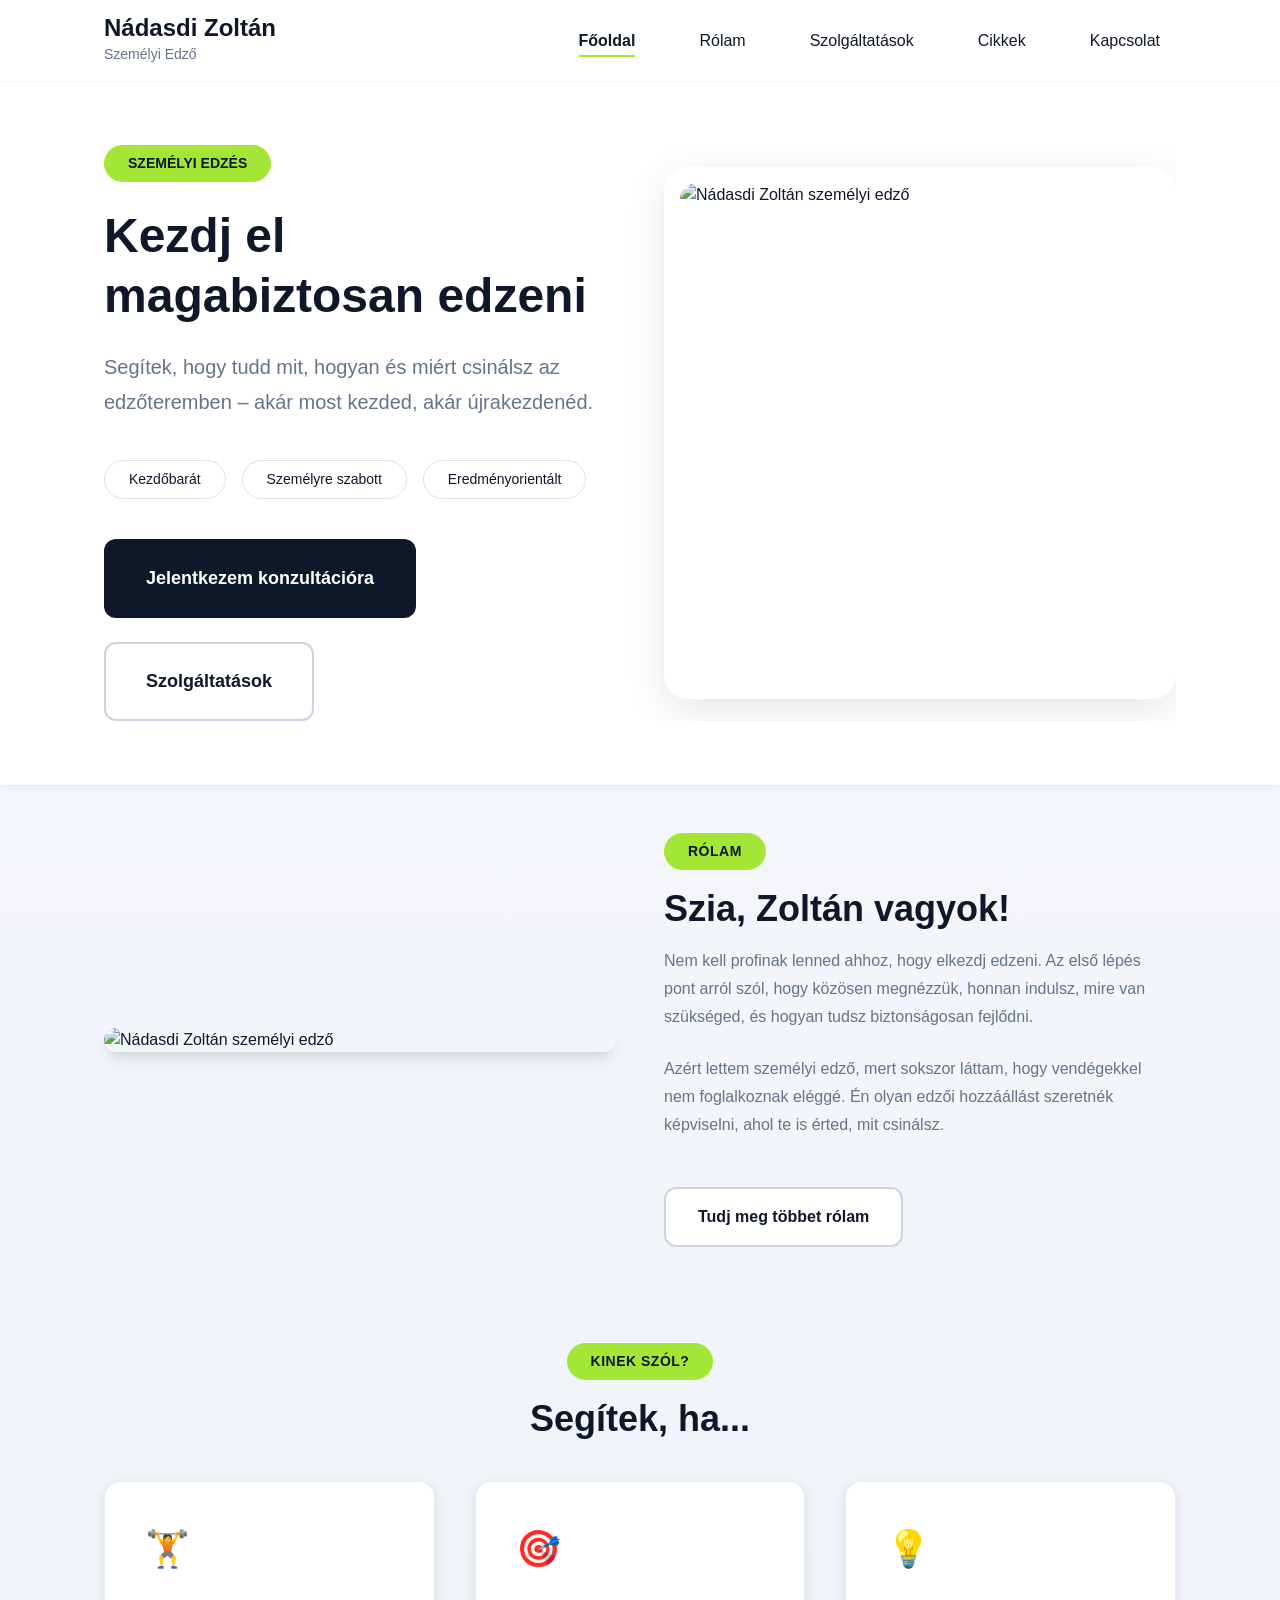
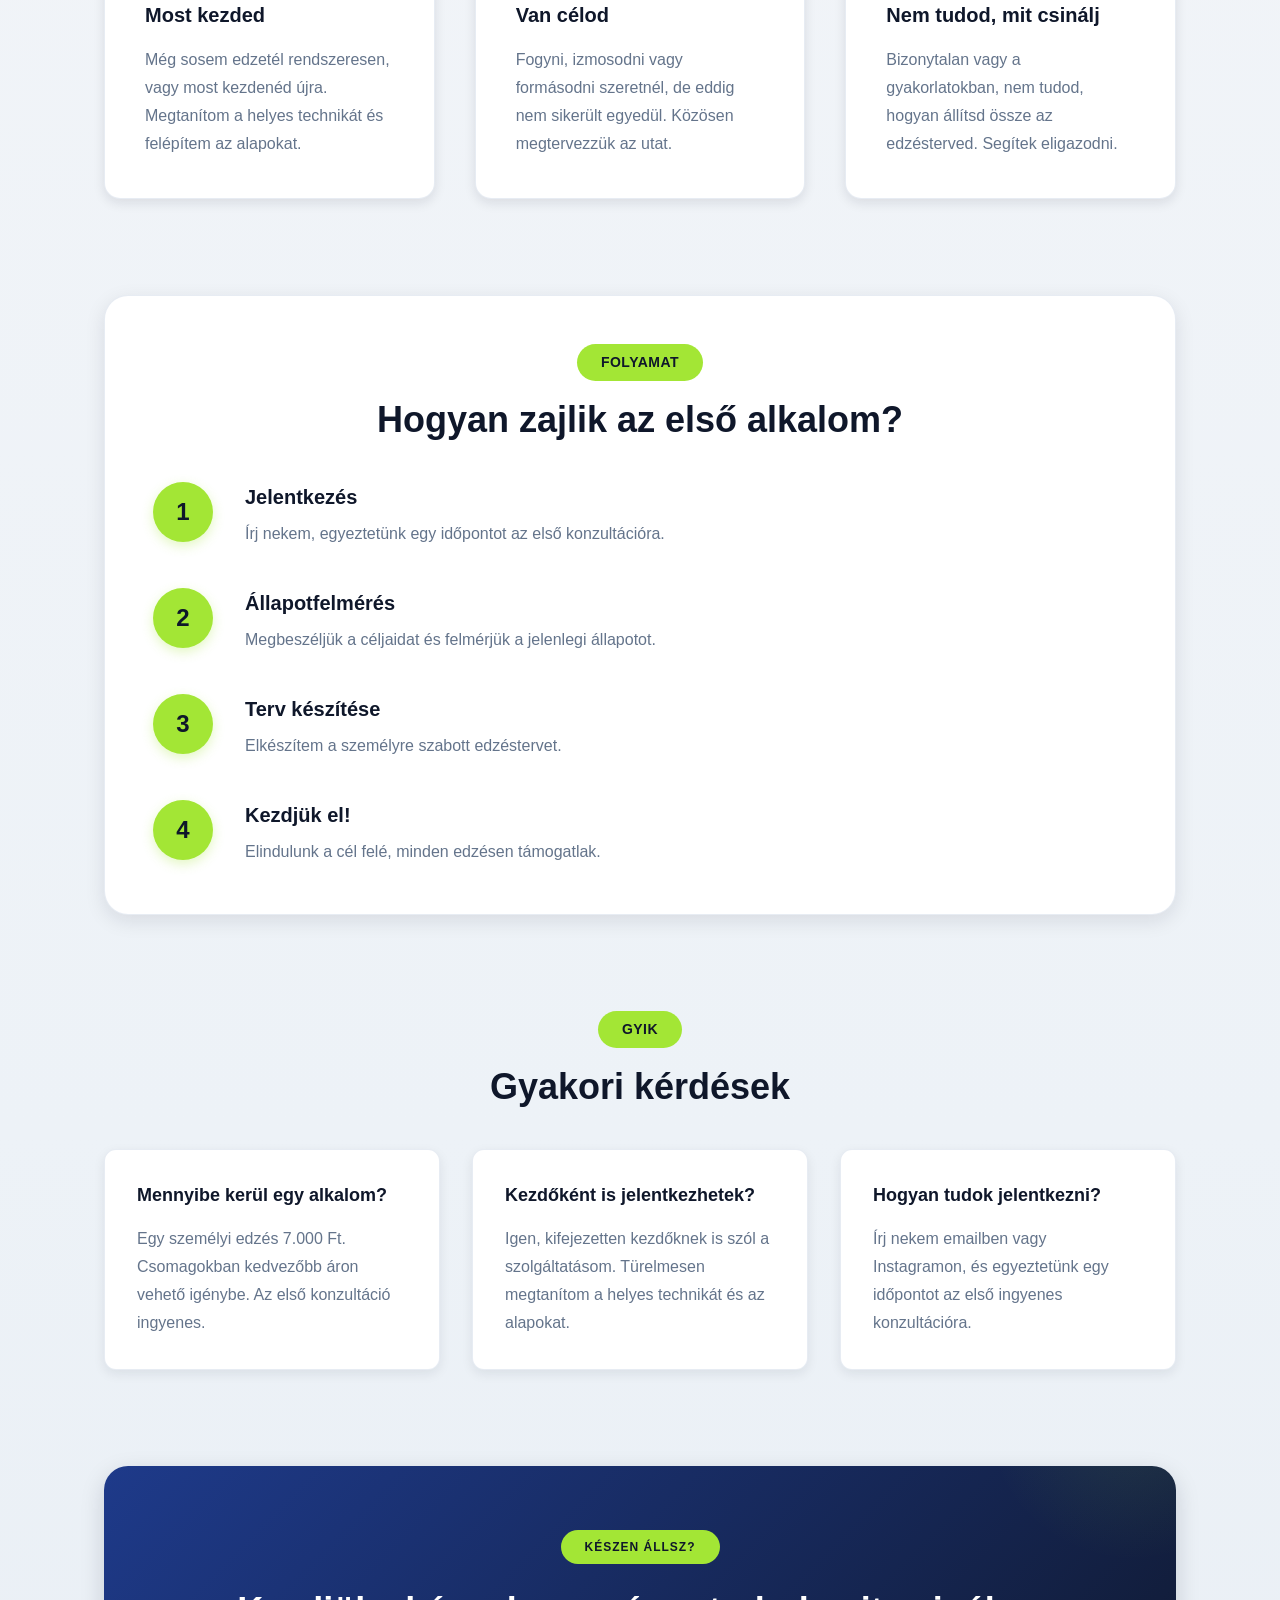
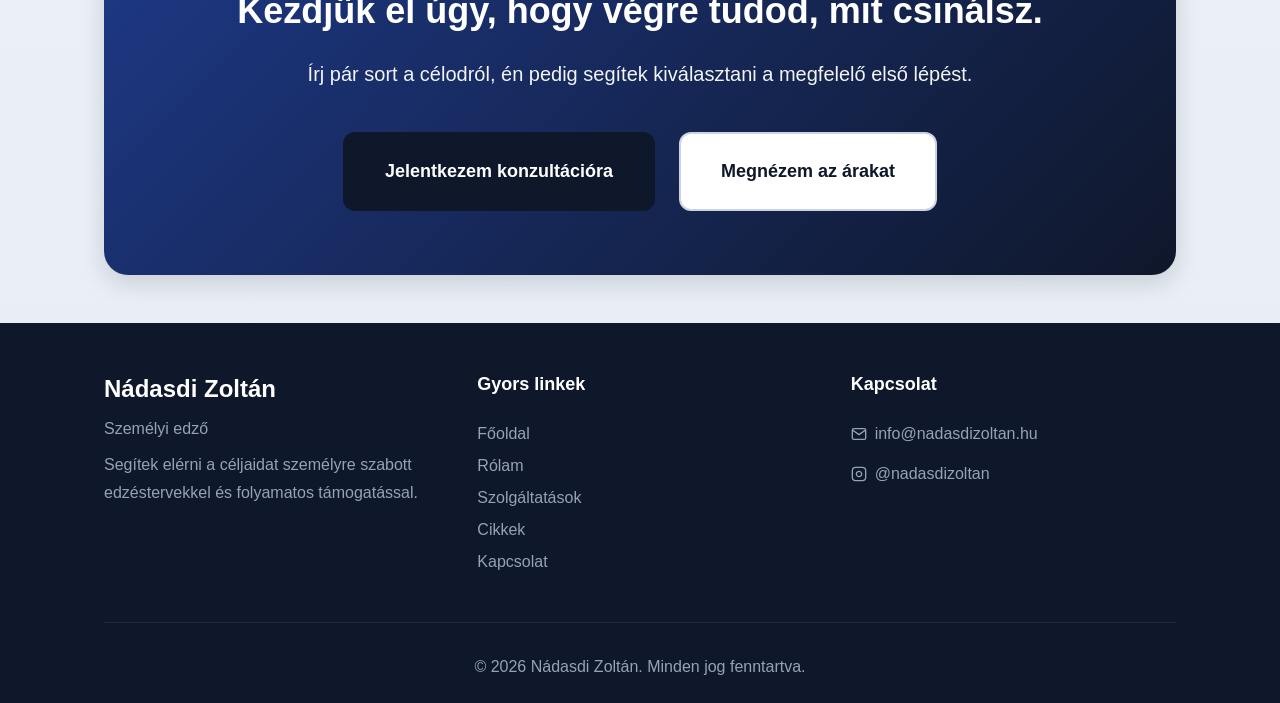
==== commit 9d644d2f: "CTA Panel upgrade" ====
--- a/index.html
+++ b/index.html
@@ -42,14 +42,14 @@
             <div class="hero-grid">
                 <!-- Bal oldal: Szöveg -->
                 <div class="hero-content">
-                    <span class="hero-badge">✨ Személyi Edző</span>
+                    <span class="hero-badge">SZEMÉLYI EDZÉS</span>
                     <h2 class="hero-title">Kezdj el magabiztosan edzeni</h2>
                     <p class="hero-subtitle">Segítek, hogy tudd mit, hogyan és miért csinálsz az edzőteremben – akár most kezded, akár újrakezdenéd.</p>
                     
                     <div class="hero-chips">
-                        <span class="hero-chip">🎯 Kezdőbarát</span>
-                        <span class="hero-chip">💪 Személyre szabott</span>
-                        <span class="hero-chip">📈 Eredményorientált</span>
+                        <span class="hero-chip">Kezdőbarát</span>
+                        <span class="hero-chip">Személyre szabott</span>
+                        <span class="hero-chip">Eredményorientált</span>
                     </div>
                     
                     <div class="hero-buttons">
@@ -73,12 +73,7 @@
         <div class="container">
             <div class="intro-grid">
                 <div class="intro-image">
-                    <div class="placeholder-image">
-                        <div class="placeholder-content">
-                            <div class="placeholder-icon">📸</div>
-                            <div class="placeholder-text">Edzői fotó helye</div>
-                        </div>
-                    </div>
+                    <img src="assets/images/trainer-about.jpg" alt="Nádasdi Zoltán személyi edző" style="border-radius: var(--radius-2xl); box-shadow: var(--shadow-lg); width: 100%; object-fit: cover;">
                 </div>
                 <div class="intro-content">
                     <span class="badge badge-light">Rólam</span>
@@ -102,7 +97,7 @@
                 <div class="card">
                     <div class="card-icon">🏋️</div>
                     <h3 class="card-title">Most kezded</h3>
-                    <p class="card-text">Még sosem edzetél rendszeresen, vagy most kezded újra. Megtanítom a helyes technikát és felépítem az alapokat.</p>
+                    <p class="card-text">Még sosem edzetél rendszeresen, vagy most kezdenéd újra. Megtanítom a helyes technikát és felépítem az alapokat.</p>
                 </div>
                 <div class="card">
                     <div class="card-icon">🎯</div>
@@ -112,7 +107,7 @@
                 <div class="card">
                     <div class="card-icon">💡</div>
                     <h3 class="card-title">Nem tudod, mit csinálj</h3>
-                    <p class="card-text">Bizonytalan vagy a gyakorlatokban, nem tudod, hogyan állítsd össze az edzéstervet. Segítek eligazodni.</p>
+                    <p class="card-text">Bizonytalan vagy a gyakorlatokban, nem tudod, hogyan állítsd össze az edzésterved. Segítek eligazodni.</p>
                 </div>
             </div>
         </div>
--- a/css/style.css
+++ b/css/style.css
@@ -1275,8 +1275,8 @@
     align-items: center;
     gap: var(--spacing-sm);
     padding: var(--spacing-md) var(--spacing-lg);
-    background: var(--color-cream-light);
-    border-left: 3px solid var(--color-primary);
+    background: var(--color-bg-section);
+    border-left: 3px solid var(--color-border);
     border-radius: var(--radius-md);
     max-width: 800px;
     margin: 0 auto;
@@ -1284,7 +1284,7 @@
 
 .pricing-note-subtle .icon {
     flex-shrink: 0;
-    color: var(--color-accent-dark);
+    color: var(--color-text-light);
 }
 
 .pricing-note-subtle p {
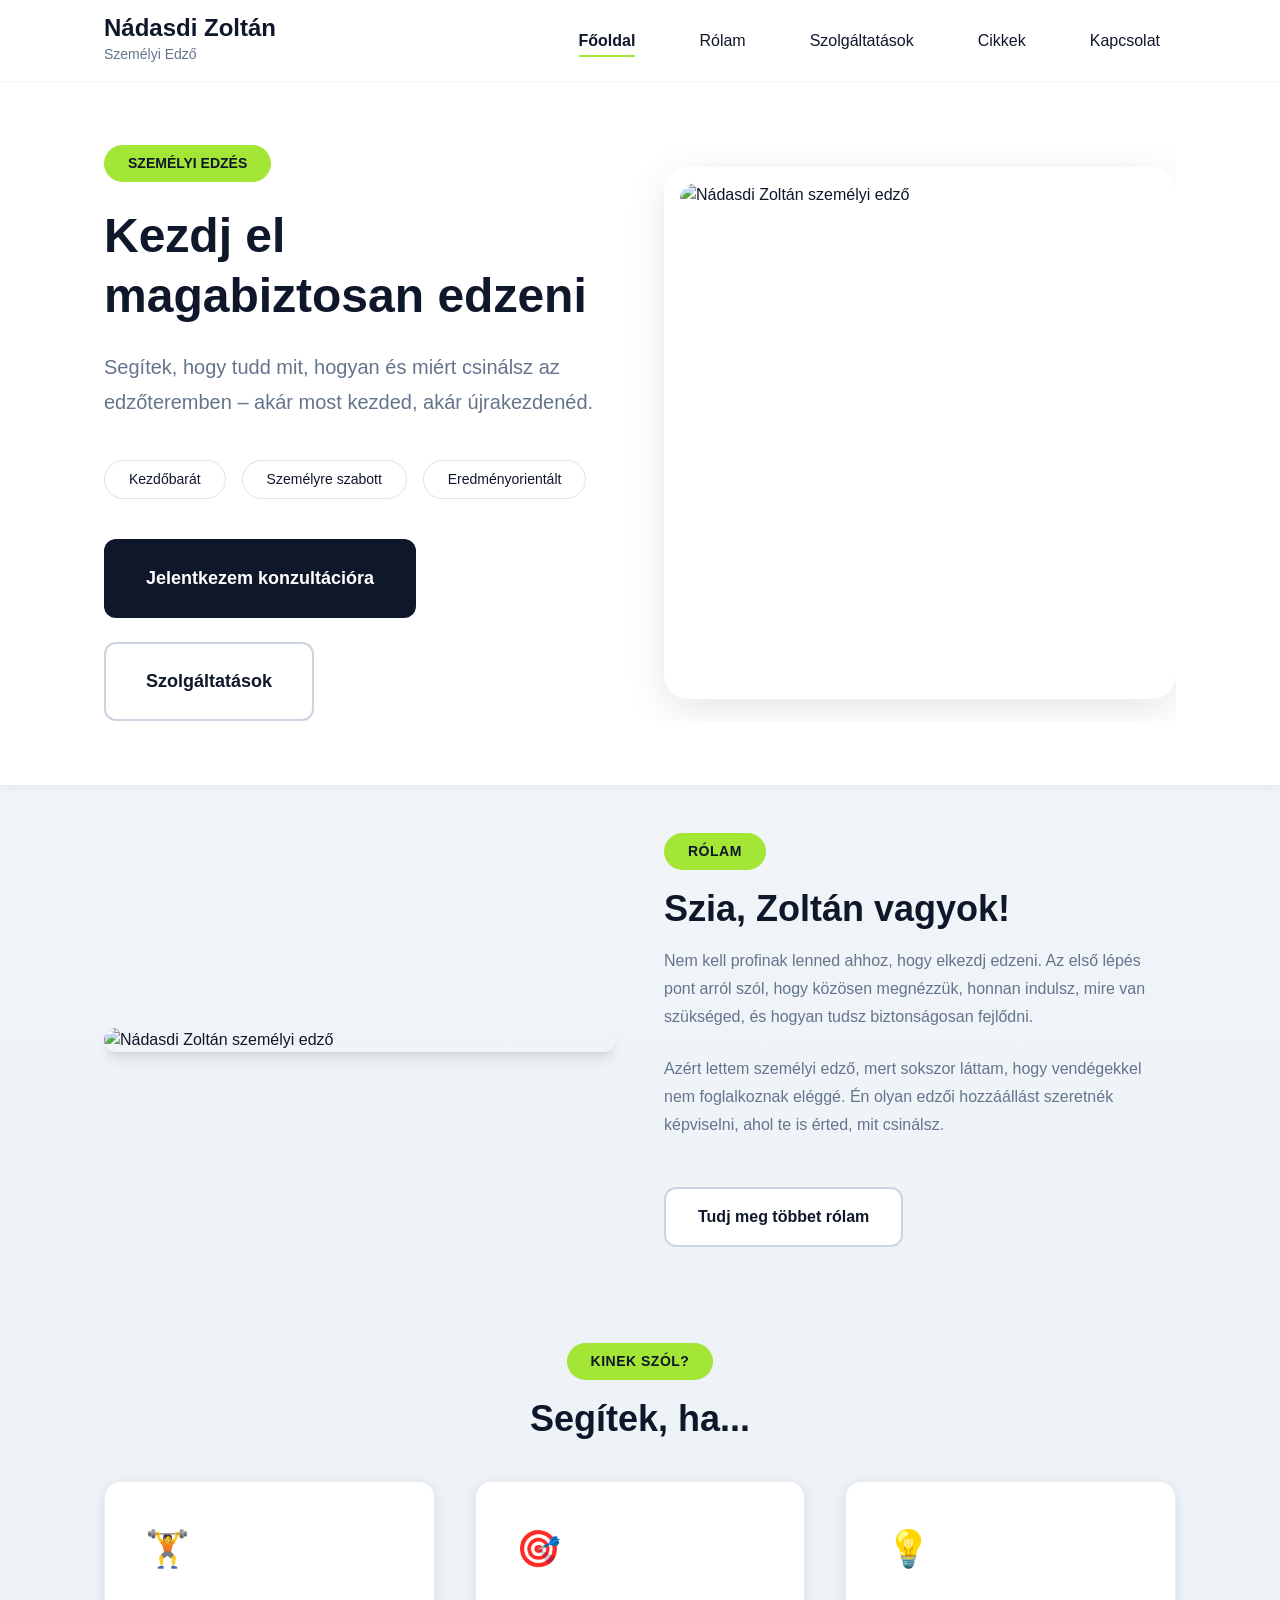
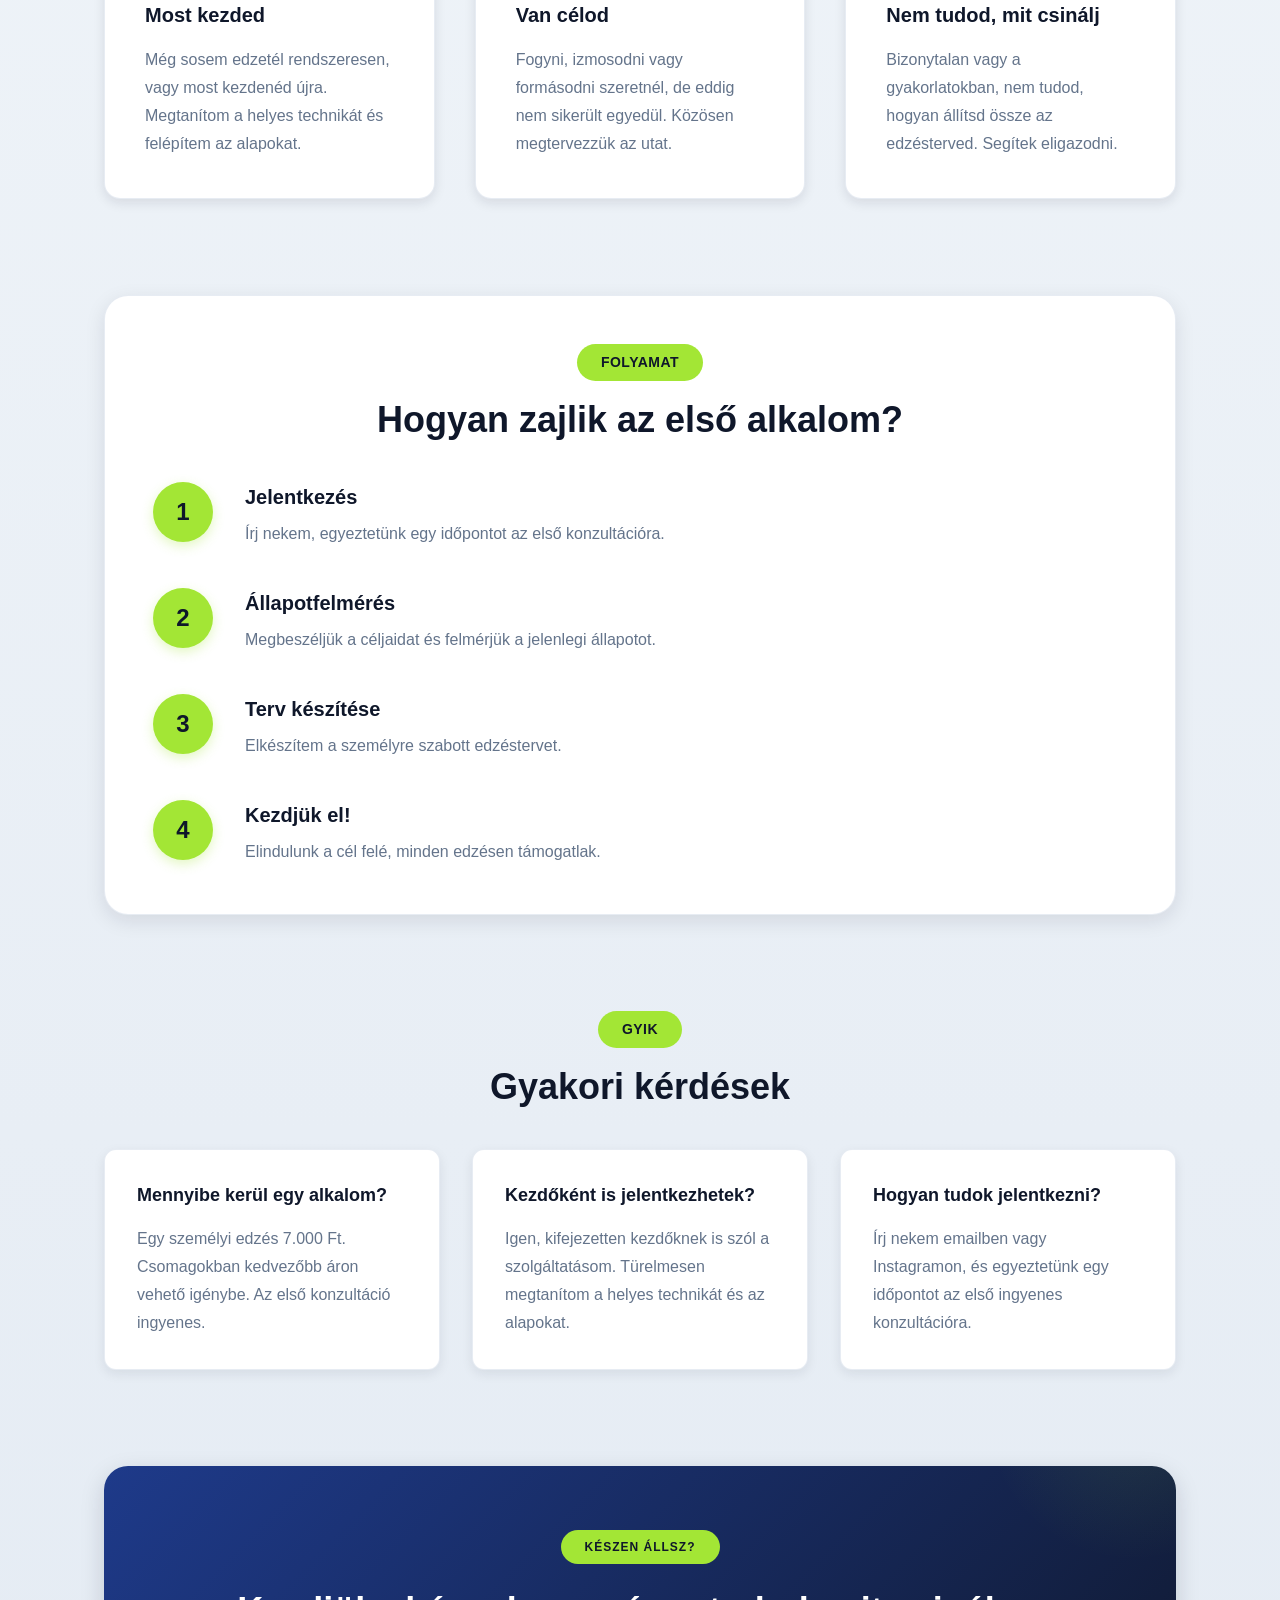
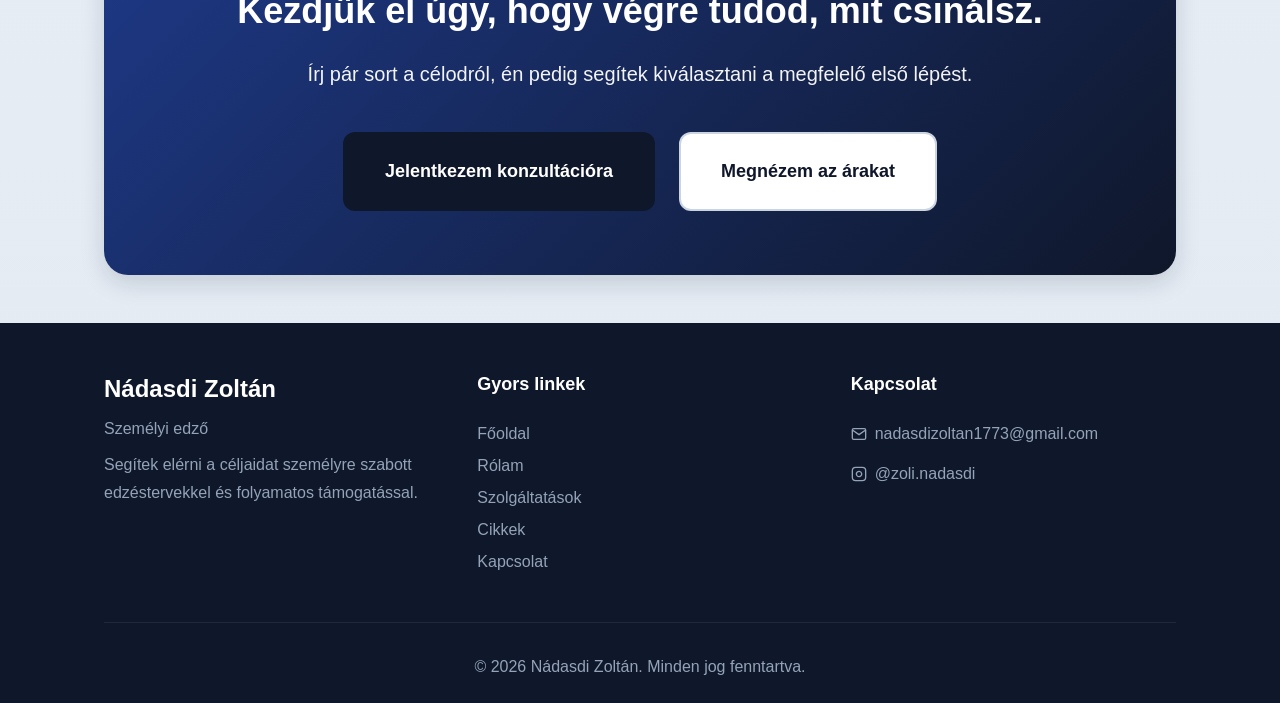
==== commit 8cd57f82: "social update" ====
--- a/index.html
+++ b/index.html
@@ -221,7 +221,7 @@
                                 <path d="M4 4h16c1.1 0 2 .9 2 2v12c0 1.1-.9 2-2 2H4c-1.1 0-2-.9-2-2V6c0-1.1.9-2 2-2z"></path>
                                 <polyline points="22,6 12,13 2,6"></polyline>
                             </svg>
-                            <a href="mailto:info@nadasdizoltan.hu">info@nadasdizoltan.hu</a>
+                            <a href="mailto:nadasdizoltan1773@gmail.com">nadasdizoltan1773@gmail.com</a>
                         </li>
                         <li>
                             <svg class="icon" width="16" height="16" viewBox="0 0 24 24" fill="none" stroke="currentColor" stroke-width="2">
@@ -229,7 +229,7 @@
                                 <path d="M16 11.37A4 4 0 1 1 12.63 8 4 4 0 0 1 16 11.37z"></path>
                                 <line x1="17.5" y1="6.5" x2="17.51" y2="6.5"></line>
                             </svg>
-                            <a href="https://instagram.com/nadasdizoltan" target="_blank">@nadasdizoltan</a>
+                            <a href="https://instagram.com/zoli.nadasdi" target="_blank">@zoli.nadasdi</a>
                         </li>
                     </ul>
                 </div>
--- a/css/style.css
+++ b/css/style.css
@@ -44,10 +44,10 @@
     /* Oldal háttér gradient - Finom vertikális átmenet */
     --gradient-page: linear-gradient(
         180deg,
-        #f7f9fc 0%,
-        #f1f4f8 35%,
-        #edf2f7 70%,
-        #e7edf4 100%
+        #f4f7fb 0%,
+        #eef3f8 35%,
+        #e8eef5 70%,
+        #e2eaf3 100%
     );
     
     /* Tipográfia */
@@ -410,6 +410,18 @@
 .page-subtitle {
     font-size: var(--font-size-xl);
     opacity: 0.95;
+
+.page-hero.compact {
+    padding: var(--spacing-2xl) 0 var(--spacing-xl);
+}
+
+.page-intro-text {
+    font-size: var(--font-size-lg);
+    color: var(--color-text-light);
+    line-height: var(--line-height-relaxed);
+    max-width: 800px;
+    margin: var(--spacing-lg) auto 0;
+}
 }
 
 /* ============================================
@@ -835,35 +847,111 @@
 /* ============================================
    ABOUT PAGE - Continued in next section
    ============================================ */
-.about-grid {
+/* About Intro - Közös nagy panel megoldás */
+.about-intro-wrapper {
+    background: var(--color-white);
+    border-radius: var(--radius-2xl);
+    padding: var(--spacing-3xl);
+    box-shadow: 0 6px 16px rgba(15, 23, 42, 0.1);
+    border: 1px solid rgba(226, 232, 240, 0.8);
+}
+
+.about-intro-grid {
     display: grid;
-    grid-template-columns: 1fr 1.5fr;
+    grid-template-columns: 1fr 1.2fr;
     gap: var(--spacing-3xl);
     align-items: start;
 }
 
-.about-image img {
-    border-radius: var(--radius-2xl);
-    box-shadow: var(--shadow-lg);
-    width: 100%;
-    object-fit: cover;
-}
-
-.about-content p {
+/* Fotós kártya - nagyobb és erősebb */
+.about-photo-card {
+    position: relative;
+}
+
+.about-photo-card .placeholder-image {
+    background: linear-gradient(135deg, var(--color-bg-section) 0%, var(--color-gray-lightest) 100%);
+    border-radius: var(--radius-xl);
+    min-height: 450px;
+    display: flex;
+    align-items: center;
+    justify-content: center;
+    border: 2px solid rgba(226, 232, 240, 0.6);
+    transition: all var(--transition-base);
+}
+
+.about-photo-card .placeholder-image:hover {
+    border-color: var(--color-accent);
+    box-shadow: 0 4px 12px rgba(163, 230, 53, 0.15);
+}
+
+.about-photo-card .placeholder-content {
+    text-align: center;
+}
+
+.about-photo-card .placeholder-icon {
+    font-size: 4rem;
     margin-bottom: var(--spacing-lg);
-    color: var(--color-text-light);
-    line-height: var(--line-height-relaxed);
+    opacity: 0.6;
+}
+
+.about-photo-card .placeholder-text {
+    font-size: var(--font-size-lg);
+    color: var(--color-text-light);
+    font-weight: var(--font-weight-medium);
+}
+
+/* Szöveg panel */
+.about-text-panel {
+    display: flex;
+    flex-direction: column;
+}
+
+.about-text-panel .badge {
+    margin-bottom: var(--spacing-md);
+}
+
+.intro-title {
+    font-family: var(--font-heading);
+    font-size: var(--font-size-3xl);
+    font-weight: var(--font-weight-bold);
+    color: var(--color-dark);
+    margin-bottom: var(--spacing-xl);
+    line-height: var(--line-height-tight);
+}
+
+.intro-copy p {
+    margin-bottom: var(--spacing-xl);
+    color: var(--color-text);
+    line-height: 1.8;
+    font-size: var(--font-size-lg);
+}
+
+.intro-copy p:last-child {
+    margin-bottom: 0;
+}
+
+.intro-copy p:first-child {
+    font-weight: var(--font-weight-medium);
 }
 
 .philosophy-section,
 .experience-section,
 .why-me-section {
-    background: var(--color-white);
+    background: transparent;
+}
+
+.experience-panel {
+    background: var(--color-white);
+    border-radius: var(--radius-2xl);
+    padding: var(--spacing-3xl);
+    box-shadow: 0 4px 12px rgba(15, 23, 42, 0.08);
+    border: 1px solid rgba(226, 232, 240, 0.8);
+    max-width: 900px;
+    margin: 0 auto;
 }
 
 .experience-content {
-    max-width: 800px;
-    margin: 0 auto;
+    max-width: 100%;
 }
 
 .experience-item {
@@ -871,6 +959,10 @@
     gap: var(--spacing-xl);
     align-items: flex-start;
     margin-bottom: var(--spacing-2xl);
+}
+
+.experience-item:last-child {
+    margin-bottom: 0;
 }
 
 .experience-icon {
@@ -898,9 +990,17 @@
 
 .why-me-item {
     padding: var(--spacing-xl);
-    background: var(--color-bg-section);
+    background: var(--color-white);
     border-radius: var(--radius-lg);
+    border: 1px solid rgba(226, 232, 240, 0.8);
+    box-shadow: 0 4px 12px rgba(15, 23, 42, 0.08);
     border-left: 4px solid var(--color-accent);
+    transition: all var(--transition-base);
+}
+
+.why-me-item:hover {
+    box-shadow: 0 8px 20px rgba(15, 23, 42, 0.12);
+    transform: translateY(-2px);
 }
 
 .why-me-item h3 {
@@ -1257,8 +1357,14 @@
 }
 
 .comparison-table .featured-col {
-    background: var(--color-accent);
-    color: var(--color-dark);
+    background: rgba(163, 230, 53, 0.18);
+    color: var(--color-dark);
+    border-right: 2px solid var(--color-accent);
+}
+
+.comparison-table thead .featured-col {
+    background: rgba(163, 230, 53, 0.35);
+    font-weight: var(--font-weight-bold);
 }
 
 .comparison-table tbody tr:hover {
@@ -1298,6 +1404,186 @@
     max-width: 800px;
     margin: 0 auto;
     text-align: center;
+}
+
+/* ============================================
+   FEATURED PACKAGE - All In (Two Column)
+   ============================================ */
+.featured-package-section {
+    background: transparent;
+}
+
+.featured-package-card {
+    background: var(--color-white);
+    border-radius: var(--radius-2xl);
+    padding: var(--spacing-3xl);
+    box-shadow: 0 12px 32px rgba(15, 23, 42, 0.12);
+    border: 2px solid var(--color-border);
+    border-top: 4px solid var(--color-accent);
+    position: relative;
+    max-width: 1000px;
+    margin: 0 auto;
+}
+
+.featured-badge {
+    position: absolute;
+    top: -12px;
+    left: var(--spacing-3xl);
+    background: var(--color-accent);
+    color: var(--color-dark);
+    padding: var(--spacing-sm) var(--spacing-lg);
+    border-radius: var(--radius-full);
+    font-size: var(--font-size-xs);
+    font-weight: var(--font-weight-bold);
+    letter-spacing: 0.5px;
+    box-shadow: 0 4px 12px rgba(163, 230, 53, 0.3);
+}
+
+.featured-package-grid {
+    display: grid;
+    grid-template-columns: 1fr 1fr;
+    gap: var(--spacing-3xl);
+    margin-bottom: var(--spacing-2xl);
+}
+
+.featured-package-left {
+    border-right: 2px solid var(--color-bg-section);
+    padding-right: var(--spacing-3xl);
+}
+
+.featured-package-title {
+    font-size: var(--font-size-3xl);
+    font-weight: var(--font-weight-bold);
+    color: var(--color-primary);
+    margin-bottom: var(--spacing-md);
+}
+
+.featured-package-description {
+    font-size: var(--font-size-base);
+    color: var(--color-text-light);
+    line-height: var(--line-height-relaxed);
+    margin-bottom: var(--spacing-2xl);
+}
+
+.featured-package-price {
+    margin-bottom: var(--spacing-lg);
+}
+
+.featured-package-price .price-amount {
+    font-size: 3.5rem;
+    font-weight: var(--font-weight-bold);
+    color: var(--color-primary);
+    line-height: 1;
+}
+
+.featured-package-price .price-currency {
+    font-size: var(--font-size-xl);
+    color: var(--color-text-light);
+    margin-left: var(--spacing-sm);
+}
+
+.featured-package-savings {
+    display: inline-flex;
+    align-items: center;
+    gap: var(--spacing-sm);
+    padding: var(--spacing-sm) var(--spacing-lg);
+    background: rgba(163, 230, 53, 0.15);
+    color: var(--color-dark);
+    border-radius: var(--radius-full);
+    font-weight: var(--font-weight-semibold);
+    font-size: var(--font-size-sm);
+}
+
+.featured-package-savings .icon {
+    color: var(--color-accent);
+}
+
+.featured-package-right {
+    padding-left: var(--spacing-xl);
+}
+
+.featured-package-list-title {
+    font-size: var(--font-size-xl);
+    font-weight: var(--font-weight-semibold);
+    color: var(--color-primary);
+    margin-bottom: var(--spacing-lg);
+}
+
+.featured-package-list {
+    list-style: none;
+    display: flex;
+    flex-direction: column;
+    gap: var(--spacing-md);
+}
+
+.featured-package-list li {
+    display: flex;
+    align-items: center;
+    gap: var(--spacing-md);
+    font-size: var(--font-size-base);
+    color: var(--color-text);
+}
+
+.featured-package-list .icon {
+    flex-shrink: 0;
+    color: var(--color-accent);
+}
+
+.featured-package-card .btn {
+    display: inline-flex;
+    margin: 0 auto;
+}
+
+/* ============================================
+   NOTICE BOX - Yellow Warning
+   ============================================ */
+.notice-box-warning {
+    display: flex;
+    align-items: center;
+    gap: var(--spacing-lg);
+    padding: var(--spacing-xl) var(--spacing-2xl);
+    background: #fff7d6;
+    border: 2px solid #facc15;
+    border-left: 5px solid #f59e0b;
+    border-radius: var(--radius-xl);
+    max-width: 800px;
+    margin: 0 auto;
+    box-shadow: 0 4px 12px rgba(245, 158, 11, 0.15);
+}
+
+.notice-box-warning .notice-icon {
+    flex-shrink: 0;
+    width: 44px;
+    height: 44px;
+    display: flex;
+    align-items: center;
+    justify-content: center;
+    background: #f59e0b;
+    color: var(--color-white);
+    border-radius: var(--radius-lg);
+}
+
+.notice-box-warning .notice-icon .icon {
+    color: var(--color-white);
+}
+
+.notice-box-warning .notice-content {
+    flex: 1;
+}
+
+.notice-box-warning .notice-title {
+    display: block;
+    font-size: var(--font-size-lg);
+    font-weight: var(--font-weight-bold);
+    color: #92400e;
+    margin-bottom: var(--spacing-xs);
+}
+
+.notice-box-warning .notice-text {
+    font-size: var(--font-size-base);
+    color: #78350f;
+    line-height: var(--line-height-relaxed);
+    margin: 0;
 }
 
 .intro-text {
@@ -1915,7 +2201,7 @@
     
     .hero-grid,
     .intro-grid,
-    .about-grid,
+    .about-intro-grid,
     .service-grid,
     .service-grid.reverse {
         grid-template-columns: 1fr;
@@ -1928,6 +2214,30 @@
     .contact-grid {
         grid-template-columns: 1fr;
         gap: var(--spacing-2xl);
+    }
+    
+    .featured-package-card {
+        padding: var(--spacing-2xl);
+    }
+    
+    .featured-package-grid {
+        grid-template-columns: 1fr;
+        gap: var(--spacing-2xl);
+    }
+    
+    .featured-package-left {
+        border-right: none;
+        border-bottom: 2px solid var(--color-bg-section);
+        padding-right: 0;
+        padding-bottom: var(--spacing-2xl);
+    }
+    
+    .featured-package-right {
+        padding-left: 0;
+    }
+    
+    .featured-badge {
+        left: var(--spacing-xl);
     }
 }
 
@@ -2042,6 +2352,23 @@
     
     .faq-grid {
         grid-template-columns: 1fr;
+    
+    .about-intro-grid {
+        grid-template-columns: 1fr;
+        gap: var(--spacing-xl);
+    }
+    
+    .about-photo-card .placeholder-image {
+        min-height: 300px;
+    }
+    
+    .intro-title {
+        font-size: var(--font-size-2xl);
+    }
+    
+    .intro-copy p {
+        font-size: var(--font-size-base);
+    }
     }
     
     /* Process panel */
@@ -2074,13 +2401,79 @@
     
     .cta-panel-buttons {
         flex-direction: column;
+    
+    .featured-package-card {
+        padding: var(--spacing-xl);
+    }
+    
+    .featured-package-grid {
+        grid-template-columns: 1fr;
+        gap: var(--spacing-xl);
+    }
+    
+    .featured-package-left {
+        border-right: none;
+        border-bottom: 2px solid var(--color-bg-section);
+        padding-right: 0;
+        padding-bottom: var(--spacing-xl);
+    }
+    
+    .featured-package-right {
+        padding-left: 0;
+    }
+    
+    .featured-package-title {
+        font-size: var(--font-size-2xl);
+    }
+    
+    .featured-package-price .price-amount {
+        font-size: 2.5rem;
+    }
+    
+    .featured-badge {
+        left: var(--spacing-lg);
+        font-size: 0.65rem;
+        padding: 0.25rem 0.75rem;
+    }
+    
+    .featured-package-card .btn {
+        width: 100%;
+    }
+    
+    .notice-box-warning {
+        flex-direction: column;
+        text-align: center;
+        padding: var(--spacing-lg);
+    }
+    
+    .notice-box-warning .notice-icon {
+        margin: 0 auto var(--spacing-md);
+    }
     }
     
     .cta-panel-buttons .btn {
         width: 100%;
     }
     
+    /* Intro Panel */
+    .intro-panel {
+        padding: var(--spacing-2xl) var(--spacing-lg);
+    }
+    
+    .intro-title {
+        font-size: var(--font-size-2xl);
+    }
+    
+    .intro-copy p {
+        font-size: var(--font-size-base);
+        margin-bottom: var(--spacing-lg);
+    }
+    
     /* Experience */
+    .experience-panel {
+        padding: var(--spacing-2xl) var(--spacing-lg);
+    }
+    
     .experience-item {
         flex-direction: column;
         text-align: center;
